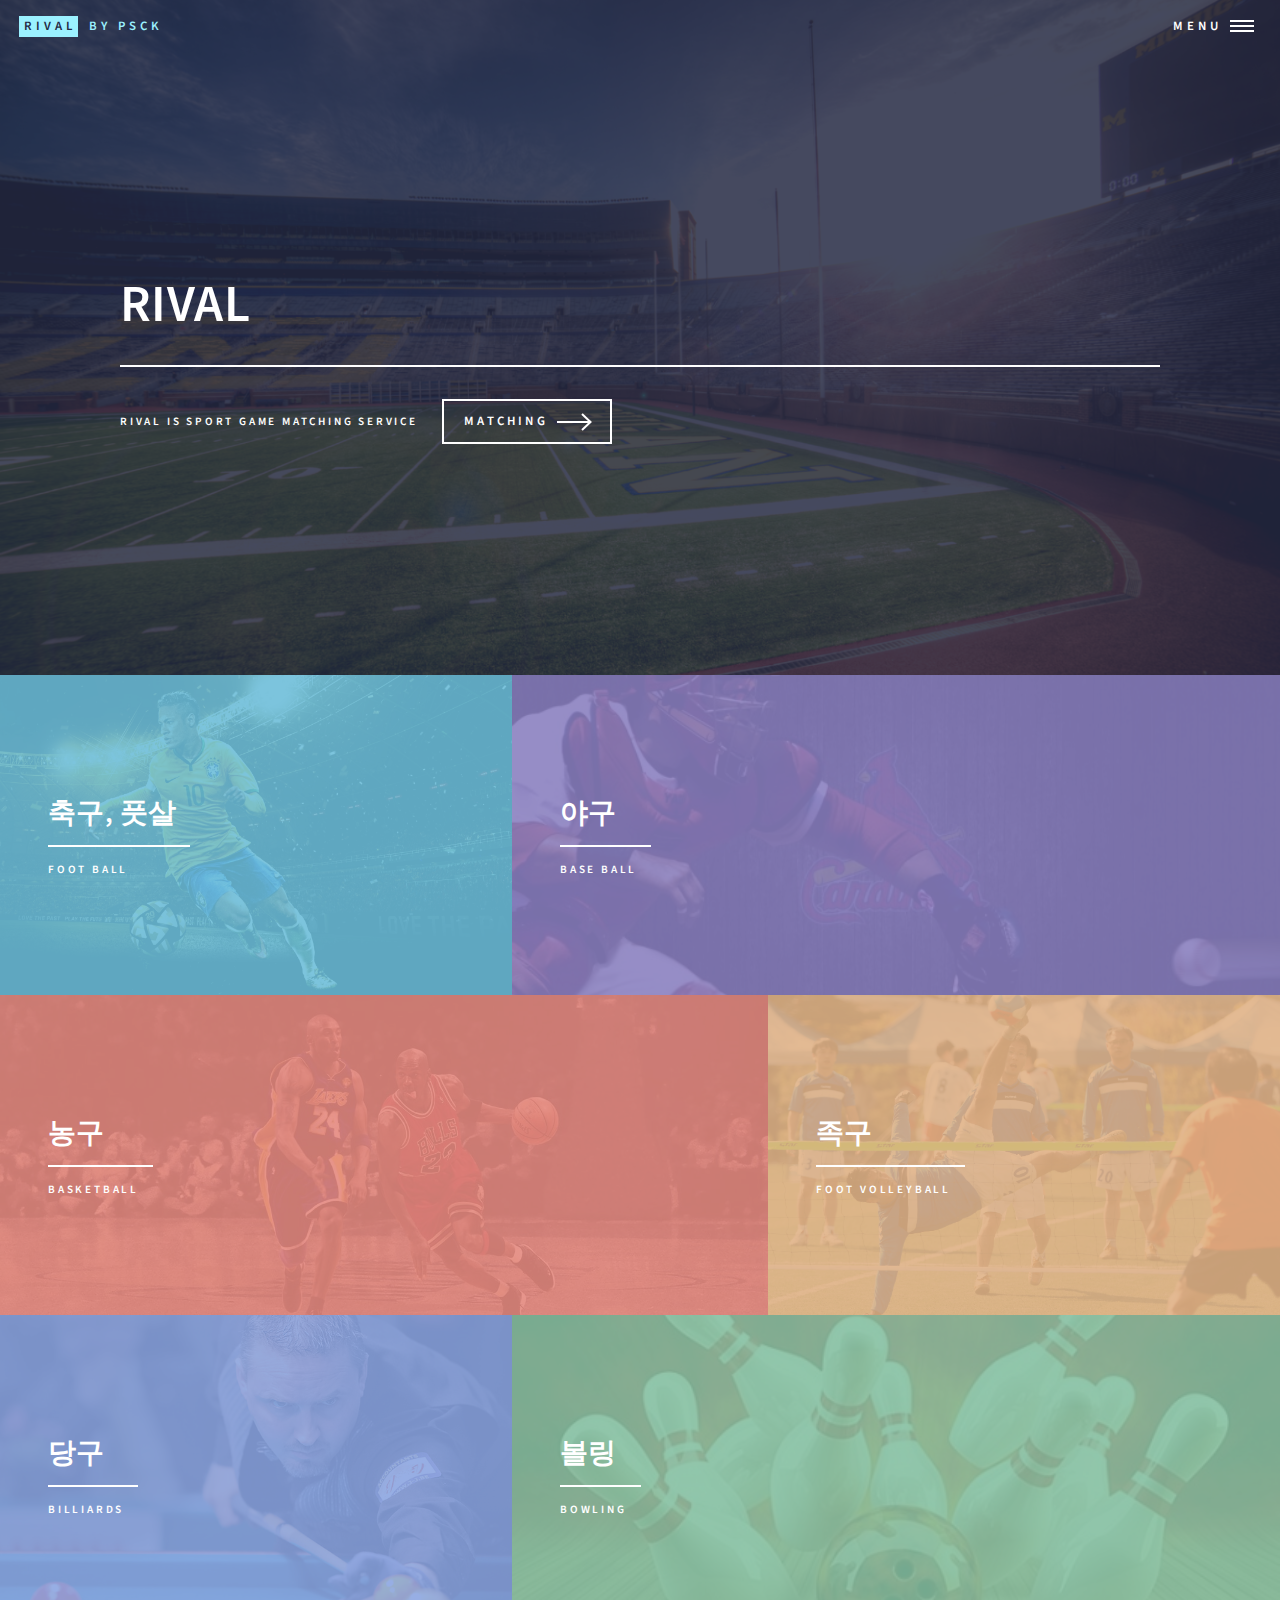
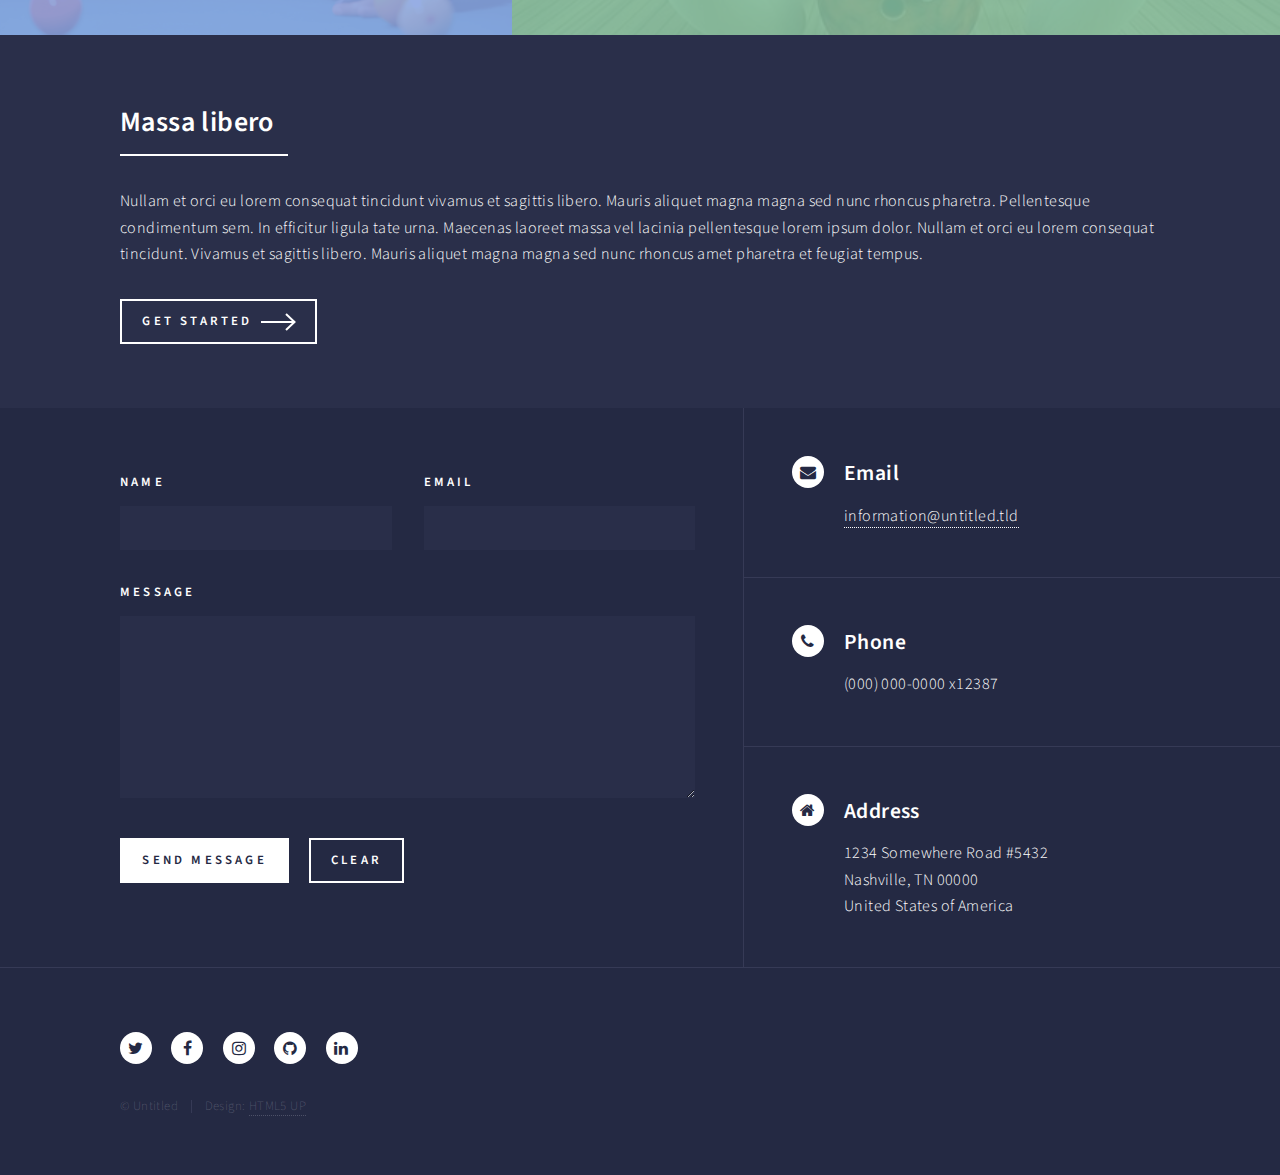
==== src/main/resources/templates/index.html @ 68ffd7ed "add web template add index.html,css,js,scss,img" ====
<!DOCTYPE HTML>
<!--
	Forty by HTML5 UP
	html5up.net | @ajlkn
	Free for personal and commercial use under the CCA 3.0 license (html5up.net/license)
-->
<html>
	<head>
		<title>Forty by HTML5 UP</title>
		<meta charset="utf-8" />
		<meta name="viewport" content="width=device-width, initial-scale=1, user-scalable=no" />
		<!--[if lte IE 8]><script src="../static/js/ie/html5shiv.js"></script><![endif]-->
		<link rel="stylesheet" href="../static/css/main.css" />
		<!--[if lte IE 9]><link rel="stylesheet" href="../static/css/ie9.css" /><![endif]-->
		<!--[if lte IE 8]><link rel="stylesheet" href="../static/css/ie8.css" /><![endif]-->
	</head>
	<body>

		<!-- Wrapper -->
			<div id="wrapper">

				<!-- Header -->
					<header id="header" class="alt">
						<a href="index.html" class="logo"><strong>RIVAL</strong> <span>by PSCK  </span></a>
						<nav>
							<a href="#menu">Menu</a>
						</nav>
					</header>

				<!-- Menu -->
					<nav id="menu">
						<ul class="links">
							<li><a href="index.html">Home</a></li>
							<li><a href="landing.html">Landing</a></li>
							<li><a href="generic.html">Generic</a></li>
							<li><a href="elements.html">Elements</a></li>
						</ul>
						<ul class="actions vertical">
							<li><a href="#" class="button special fit">Matching</a></li>
							<li><a href="#" class="button fit">Log In</a></li>
						</ul>
					</nav>

				<!-- Banner -->
					<section id="banner" class="major">
						<div class="inner">
							<header class="major">
								<h1>RIVAL</h1>
							</header>
							<div class="content">
								<p>RIVAL is Sport Game Matching Service
                                </p>
								<ul class="actions">
									<li><a href="#one" class="button next scrolly">Matching</a></li>
								</ul>
							</div>
						</div>
					</section>

				<!-- Main -->
					<div id="main">

						<!-- One -->
							<section id="one" class="tiles">
								<article>
									<span class="image">
										<img src="../static/img/soccer.jpg" alt="" />
									</span>
									<header class="major">
										<h3><a href="landing.html" class="link">축구, 풋살</a></h3>
										<p>Foot Ball</p>
									</header>
								</article>
								<article>
									<span class="image">
										<img src="../static/img/baseball.jpg" alt="" />
									</span>
									<header class="major">
										<h3><a href="landing.html" class="link">야구</a></h3>
										<p>base ball</p>
									</header>
								</article>
								<article>
									<span class="image">
										<img src="../static/img/basketball.jpg" alt="" />
									</span>
									<header class="major">
										<h3><a href="landing.html" class="link">농구</a></h3>
										<p>basketball</p>
									</header>
								</article>
								<article>
									<span class="image">
										<img src="../static/img/minisoccer.png" alt="" />
									</span>
									<header class="major">
										<h3><a href="landing.html" class="link">족구</a></h3>
										<p> Foot Volleyball </p>
									</header>
								</article>
								<article>
									<span class="image">
										<img src="../static/img/billiadr.png" alt="" />
									</span>
									<header class="major">
										<h3><a href="landing.html" class="link">당구</a></h3>
										<p>Billiards</p>
									</header>
								</article>
								<article>
									<span class="image">
										<img src="../static/img/bowling.jpg" alt="" />
									</span>
									<header class="major">
										<h3><a href="landing.html" class="link">볼링</a></h3>
										<p>Bowling</p>
									</header>
								</article>
							</section>

						<!-- Two -->
							<section id="two">
								<div class="inner">
									<header class="major">
										<h2>Massa libero</h2>
									</header>
									<p>Nullam et orci eu lorem consequat tincidunt vivamus et sagittis libero. Mauris aliquet magna magna sed nunc rhoncus pharetra. Pellentesque condimentum sem. In efficitur ligula tate urna. Maecenas laoreet massa vel lacinia pellentesque lorem ipsum dolor. Nullam et orci eu lorem consequat tincidunt. Vivamus et sagittis libero. Mauris aliquet magna magna sed nunc rhoncus amet pharetra et feugiat tempus.</p>
									<ul class="actions">
										<li><a href="landing.html" class="button next">Get Started</a></li>
									</ul>
								</div>
							</section>

					</div>

				<!-- Contact -->
					<section id="contact">
						<div class="inner">
							<section>
								<form method="post" action="#">
									<div class="field half first">
										<label for="name">Name</label>
										<input type="text" name="name" id="name" />
									</div>
									<div class="field half">
										<label for="email">Email</label>
										<input type="text" name="email" id="email" />
									</div>
									<div class="field">
										<label for="message">Message</label>
										<textarea name="message" id="message" rows="6"></textarea>
									</div>
									<ul class="actions">
										<li><input type="submit" value="Send Message" class="special" /></li>
										<li><input type="reset" value="Clear" /></li>
									</ul>
								</form>
							</section>
							<section class="split">
								<section>
									<div class="contact-method">
										<span class="icon alt fa-envelope"></span>
										<h3>Email</h3>
										<a href="#">information@untitled.tld</a>
									</div>
								</section>
								<section>
									<div class="contact-method">
										<span class="icon alt fa-phone"></span>
										<h3>Phone</h3>
										<span>(000) 000-0000 x12387</span>
									</div>
								</section>
								<section>
									<div class="contact-method">
										<span class="icon alt fa-home"></span>
										<h3>Address</h3>
										<span>1234 Somewhere Road #5432<br />
										Nashville, TN 00000<br />
										United States of America</span>
									</div>
								</section>
							</section>
						</div>
					</section>

				<!-- Footer -->
					<footer id="footer">
						<div class="inner">
							<ul class="icons">
								<li><a href="#" class="icon alt fa-twitter"><span class="label">Twitter</span></a></li>
								<li><a href="#" class="icon alt fa-facebook"><span class="label">Facebook</span></a></li>
								<li><a href="#" class="icon alt fa-instagram"><span class="label">Instagram</span></a></li>
								<li><a href="#" class="icon alt fa-github"><span class="label">GitHub</span></a></li>
								<li><a href="#" class="icon alt fa-linkedin"><span class="label">LinkedIn</span></a></li>
							</ul>
							<ul class="copyright">
								<li>&copy; Untitled</li><li>Design: <a href="https://html5up.net">HTML5 UP</a></li>
							</ul>
						</div>
					</footer>

			</div>

		<!-- Scripts -->
			<script src="../static/js/jquery.min.js"></script>
			<script src="../static/js/jquery.scrolly.min.js"></script>
			<script src="../static/js/jquery.scrollex.min.js"></script>
			<script src="../static/js/skel.min.js"></script>
			<script src="../static/js/util.js"></script>
			<!--[if lte IE 8]><script src="../static/js/ie/respond.min.js"></script><![endif]-->
			<script src="../static/js/main.js"></script>

	</body>
</html>
---- src/main/resources/static/css/main.css ----
@import url(font-awesome.min.css);
@import url("https://fonts.googleapis.com/css?family=Source+Sans+Pro:300,300italic,600,600italic");

/*
	Forty by HTML5 UP
	html5up.net | @ajlkn
	Free for personal and commercial use under the CCA 3.0 license (html5up.net/license)
*/

/* Reset */

	html, body, div, span, applet, object, iframe, h1, h2, h3, h4, h5, h6, p, blockquote, pre, a, abbr, acronym, address, big, cite, code, del, dfn, em, img, ins, kbd, q, s, samp, small, strike, strong, sub, sup, tt, var, b, u, i, center, dl, dt, dd, ol, ul, li, fieldset, form, label, legend, table, caption, tbody, tfoot, thead, tr, th, td, article, aside, canvas, details, embed, figure, figcaption, footer, header, hgroup, menu, nav, output, ruby, section, summary, time, mark, audio, video {
		margin: 0;
		padding: 0;
		border: 0;
		font-size: 100%;
		font: inherit;
		vertical-align: baseline;
	}

	article, aside, details, figcaption, figure, footer, header, hgroup, menu, nav, section {
		display: block;
	}

	body {
		line-height: 1;
	}

	ol, ul {
		list-style: none;
	}

	blockquote, q {
		quotes: none;
	}

	blockquote:before, blockquote:after, q:before, q:after {
		content: '';
		content: none;
	}

	table {
		border-collapse: collapse;
		border-spacing: 0;
	}

	body {
		-webkit-text-size-adjust: none;
	}

/* Box Model */

	*, *:before, *:after {
		-moz-box-sizing: border-box;
		-webkit-box-sizing: border-box;
		box-sizing: border-box;
	}

/* Grid */

	.row {
		border-bottom: solid 1px transparent;
		-moz-box-sizing: border-box;
		-webkit-box-sizing: border-box;
		box-sizing: border-box;
	}

	.row > * {
		float: left;
		-moz-box-sizing: border-box;
		-webkit-box-sizing: border-box;
		box-sizing: border-box;
	}

	.row:after, .row:before {
		content: '';
		display: block;
		clear: both;
		height: 0;
	}

	.row.uniform > * > :first-child {
		margin-top: 0;
	}

	.row.uniform > * > :last-child {
		margin-bottom: 0;
	}

	.row.\30 \25 > * {
		padding: 0 0 0 0em;
	}

	.row.\30 \25 {
		margin: 0 0 -1px 0em;
	}

	.row.uniform.\30 \25 > * {
		padding: 0em 0 0 0em;
	}

	.row.uniform.\30 \25 {
		margin: 0em 0 -1px 0em;
	}

	.row > * {
		padding: 0 0 0 2em;
	}

	.row {
		margin: 0 0 -1px -2em;
	}

	.row.uniform > * {
		padding: 2em 0 0 2em;
	}

	.row.uniform {
		margin: -2em 0 -1px -2em;
	}

	.row.\32 00\25 > * {
		padding: 0 0 0 4em;
	}

	.row.\32 00\25 {
		margin: 0 0 -1px -4em;
	}

	.row.uniform.\32 00\25 > * {
		padding: 4em 0 0 4em;
	}

	.row.uniform.\32 00\25 {
		margin: -4em 0 -1px -4em;
	}

	.row.\31 50\25 > * {
		padding: 0 0 0 3em;
	}

	.row.\31 50\25 {
		margin: 0 0 -1px -3em;
	}

	.row.uniform.\31 50\25 > * {
		padding: 3em 0 0 3em;
	}

	.row.uniform.\31 50\25 {
		margin: -3em 0 -1px -3em;
	}

	.row.\35 0\25 > * {
		padding: 0 0 0 1em;
	}

	.row.\35 0\25 {
		margin: 0 0 -1px -1em;
	}

	.row.uniform.\35 0\25 > * {
		padding: 1em 0 0 1em;
	}

	.row.uniform.\35 0\25 {
		margin: -1em 0 -1px -1em;
	}

	.row.\32 5\25 > * {
		padding: 0 0 0 0.5em;
	}

	.row.\32 5\25 {
		margin: 0 0 -1px -0.5em;
	}

	.row.uniform.\32 5\25 > * {
		padding: 0.5em 0 0 0.5em;
	}

	.row.uniform.\32 5\25 {
		margin: -0.5em 0 -1px -0.5em;
	}

	.\31 2u, .\31 2u\24 {
		width: 100%;
		clear: none;
		margin-left: 0;
	}

	.\31 1u, .\31 1u\24 {
		width: 91.6666666667%;
		clear: none;
		margin-left: 0;
	}

	.\31 0u, .\31 0u\24 {
		width: 83.3333333333%;
		clear: none;
		margin-left: 0;
	}

	.\39 u, .\39 u\24 {
		width: 75%;
		clear: none;
		margin-left: 0;
	}

	.\38 u, .\38 u\24 {
		width: 66.6666666667%;
		clear: none;
		margin-left: 0;
	}

	.\37 u, .\37 u\24 {
		width: 58.3333333333%;
		clear: none;
		margin-left: 0;
	}

	.\36 u, .\36 u\24 {
		width: 50%;
		clear: none;
		margin-left: 0;
	}

	.\35 u, .\35 u\24 {
		width: 41.6666666667%;
		clear: none;
		margin-left: 0;
	}

	.\34 u, .\34 u\24 {
		width: 33.3333333333%;
		clear: none;
		margin-left: 0;
	}

	.\33 u, .\33 u\24 {
		width: 25%;
		clear: none;
		margin-left: 0;
	}

	.\32 u, .\32 u\24 {
		width: 16.6666666667%;
		clear: none;
		margin-left: 0;
	}

	.\31 u, .\31 u\24 {
		width: 8.3333333333%;
		clear: none;
		margin-left: 0;
	}

	.\31 2u\24 + *,
	.\31 1u\24 + *,
	.\31 0u\24 + *,
	.\39 u\24 + *,
	.\38 u\24 + *,
	.\37 u\24 + *,
	.\36 u\24 + *,
	.\35 u\24 + *,
	.\34 u\24 + *,
	.\33 u\24 + *,
	.\32 u\24 + *,
	.\31 u\24 + * {
		clear: left;
	}

	.\-11u {
		margin-left: 91.66667%;
	}

	.\-10u {
		margin-left: 83.33333%;
	}

	.\-9u {
		margin-left: 75%;
	}

	.\-8u {
		margin-left: 66.66667%;
	}

	.\-7u {
		margin-left: 58.33333%;
	}

	.\-6u {
		margin-left: 50%;
	}

	.\-5u {
		margin-left: 41.66667%;
	}

	.\-4u {
		margin-left: 33.33333%;
	}

	.\-3u {
		margin-left: 25%;
	}

	.\-2u {
		margin-left: 16.66667%;
	}

	.\-1u {
		margin-left: 8.33333%;
	}

	@media screen and (max-width: 1680px) {

		.row > * {
			padding: 0 0 0 2em;
		}

		.row {
			margin: 0 0 -1px -2em;
		}

		.row.uniform > * {
			padding: 2em 0 0 2em;
		}

		.row.uniform {
			margin: -2em 0 -1px -2em;
		}

		.row.\32 00\25 > * {
			padding: 0 0 0 4em;
		}

		.row.\32 00\25 {
			margin: 0 0 -1px -4em;
		}

		.row.uniform.\32 00\25 > * {
			padding: 4em 0 0 4em;
		}

		.row.uniform.\32 00\25 {
			margin: -4em 0 -1px -4em;
		}

		.row.\31 50\25 > * {
			padding: 0 0 0 3em;
		}

		.row.\31 50\25 {
			margin: 0 0 -1px -3em;
		}

		.row.uniform.\31 50\25 > * {
			padding: 3em 0 0 3em;
		}

		.row.uniform.\31 50\25 {
			margin: -3em 0 -1px -3em;
		}

		.row.\35 0\25 > * {
			padding: 0 0 0 1em;
		}

		.row.\35 0\25 {
			margin: 0 0 -1px -1em;
		}

		.row.uniform.\35 0\25 > * {
			padding: 1em 0 0 1em;
		}

		.row.uniform.\35 0\25 {
			margin: -1em 0 -1px -1em;
		}

		.row.\32 5\25 > * {
			padding: 0 0 0 0.5em;
		}

		.row.\32 5\25 {
			margin: 0 0 -1px -0.5em;
		}

		.row.uniform.\32 5\25 > * {
			padding: 0.5em 0 0 0.5em;
		}

		.row.uniform.\32 5\25 {
			margin: -0.5em 0 -1px -0.5em;
		}

		.\31 2u\28xlarge\29, .\31 2u\24\28xlarge\29 {
			width: 100%;
			clear: none;
			margin-left: 0;
		}

		.\31 1u\28xlarge\29, .\31 1u\24\28xlarge\29 {
			width: 91.6666666667%;
			clear: none;
			margin-left: 0;
		}

		.\31 0u\28xlarge\29, .\31 0u\24\28xlarge\29 {
			width: 83.3333333333%;
			clear: none;
			margin-left: 0;
		}

		.\39 u\28xlarge\29, .\39 u\24\28xlarge\29 {
			width: 75%;
			clear: none;
			margin-left: 0;
		}

		.\38 u\28xlarge\29, .\38 u\24\28xlarge\29 {
			width: 66.6666666667%;
			clear: none;
			margin-left: 0;
		}

		.\37 u\28xlarge\29, .\37 u\24\28xlarge\29 {
			width: 58.3333333333%;
			clear: none;
			margin-left: 0;
		}

		.\36 u\28xlarge\29, .\36 u\24\28xlarge\29 {
			width: 50%;
			clear: none;
			margin-left: 0;
		}

		.\35 u\28xlarge\29, .\35 u\24\28xlarge\29 {
			width: 41.6666666667%;
			clear: none;
			margin-left: 0;
		}

		.\34 u\28xlarge\29, .\34 u\24\28xlarge\29 {
			width: 33.3333333333%;
			clear: none;
			margin-left: 0;
		}

		.\33 u\28xlarge\29, .\33 u\24\28xlarge\29 {
			width: 25%;
			clear: none;
			margin-left: 0;
		}

		.\32 u\28xlarge\29, .\32 u\24\28xlarge\29 {
			width: 16.6666666667%;
			clear: none;
			margin-left: 0;
		}

		.\31 u\28xlarge\29, .\31 u\24\28xlarge\29 {
			width: 8.3333333333%;
			clear: none;
			margin-left: 0;
		}

		.\31 2u\24\28xlarge\29 + *,
		.\31 1u\24\28xlarge\29 + *,
		.\31 0u\24\28xlarge\29 + *,
		.\39 u\24\28xlarge\29 + *,
		.\38 u\24\28xlarge\29 + *,
		.\37 u\24\28xlarge\29 + *,
		.\36 u\24\28xlarge\29 + *,
		.\35 u\24\28xlarge\29 + *,
		.\34 u\24\28xlarge\29 + *,
		.\33 u\24\28xlarge\29 + *,
		.\32 u\24\28xlarge\29 + *,
		.\31 u\24\28xlarge\29 + * {
			clear: left;
		}

		.\-11u\28xlarge\29 {
			margin-left: 91.66667%;
		}

		.\-10u\28xlarge\29 {
			margin-left: 83.33333%;
		}

		.\-9u\28xlarge\29 {
			margin-left: 75%;
		}

		.\-8u\28xlarge\29 {
			margin-left: 66.66667%;
		}

		.\-7u\28xlarge\29 {
			margin-left: 58.33333%;
		}

		.\-6u\28xlarge\29 {
			margin-left: 50%;
		}

		.\-5u\28xlarge\29 {
			margin-left: 41.66667%;
		}

		.\-4u\28xlarge\29 {
			margin-left: 33.33333%;
		}

		.\-3u\28xlarge\29 {
			margin-left: 25%;
		}

		.\-2u\28xlarge\29 {
			margin-left: 16.66667%;
		}

		.\-1u\28xlarge\29 {
			margin-left: 8.33333%;
		}

	}

	@media screen and (max-width: 1280px) {

		.row > * {
			padding: 0 0 0 1.5em;
		}

		.row {
			margin: 0 0 -1px -1.5em;
		}

		.row.uniform > * {
			padding: 1.5em 0 0 1.5em;
		}

		.row.uniform {
			margin: -1.5em 0 -1px -1.5em;
		}

		.row.\32 00\25 > * {
			padding: 0 0 0 3em;
		}

		.row.\32 00\25 {
			margin: 0 0 -1px -3em;
		}

		.row.uniform.\32 00\25 > * {
			padding: 3em 0 0 3em;
		}

		.row.uniform.\32 00\25 {
			margin: -3em 0 -1px -3em;
		}

		.row.\31 50\25 > * {
			padding: 0 0 0 2.25em;
		}

		.row.\31 50\25 {
			margin: 0 0 -1px -2.25em;
		}

		.row.uniform.\31 50\25 > * {
			padding: 2.25em 0 0 2.25em;
		}

		.row.uniform.\31 50\25 {
			margin: -2.25em 0 -1px -2.25em;
		}

		.row.\35 0\25 > * {
			padding: 0 0 0 0.75em;
		}

		.row.\35 0\25 {
			margin: 0 0 -1px -0.75em;
		}

		.row.uniform.\35 0\25 > * {
			padding: 0.75em 0 0 0.75em;
		}

		.row.uniform.\35 0\25 {
			margin: -0.75em 0 -1px -0.75em;
		}

		.row.\32 5\25 > * {
			padding: 0 0 0 0.375em;
		}

		.row.\32 5\25 {
			margin: 0 0 -1px -0.375em;
		}

		.row.uniform.\32 5\25 > * {
			padding: 0.375em 0 0 0.375em;
		}

		.row.uniform.\32 5\25 {
			margin: -0.375em 0 -1px -0.375em;
		}

		.\31 2u\28large\29, .\31 2u\24\28large\29 {
			width: 100%;
			clear: none;
			margin-left: 0;
		}

		.\31 1u\28large\29, .\31 1u\24\28large\29 {
			width: 91.6666666667%;
			clear: none;
			margin-left: 0;
		}

		.\31 0u\28large\29, .\31 0u\24\28large\29 {
			width: 83.3333333333%;
			clear: none;
			margin-left: 0;
		}

		.\39 u\28large\29, .\39 u\24\28large\29 {
			width: 75%;
			clear: none;
			margin-left: 0;
		}

		.\38 u\28large\29, .\38 u\24\28large\29 {
			width: 66.6666666667%;
			clear: none;
			margin-left: 0;
		}

		.\37 u\28large\29, .\37 u\24\28large\29 {
			width: 58.3333333333%;
			clear: none;
			margin-left: 0;
		}

		.\36 u\28large\29, .\36 u\24\28large\29 {
			width: 50%;
			clear: none;
			margin-left: 0;
		}

		.\35 u\28large\29, .\35 u\24\28large\29 {
			width: 41.6666666667%;
			clear: none;
			margin-left: 0;
		}

		.\34 u\28large\29, .\34 u\24\28large\29 {
			width: 33.3333333333%;
			clear: none;
			margin-left: 0;
		}

		.\33 u\28large\29, .\33 u\24\28large\29 {
			width: 25%;
			clear: none;
			margin-left: 0;
		}

		.\32 u\28large\29, .\32 u\24\28large\29 {
			width: 16.6666666667%;
			clear: none;
			margin-left: 0;
		}

		.\31 u\28large\29, .\31 u\24\28large\29 {
			width: 8.3333333333%;
			clear: none;
			margin-left: 0;
		}

		.\31 2u\24\28large\29 + *,
		.\31 1u\24\28large\29 + *,
		.\31 0u\24\28large\29 + *,
		.\39 u\24\28large\29 + *,
		.\38 u\24\28large\29 + *,
		.\37 u\24\28large\29 + *,
		.\36 u\24\28large\29 + *,
		.\35 u\24\28large\29 + *,
		.\34 u\24\28large\29 + *,
		.\33 u\24\28large\29 + *,
		.\32 u\24\28large\29 + *,
		.\31 u\24\28large\29 + * {
			clear: left;
		}

		.\-11u\28large\29 {
			margin-left: 91.66667%;
		}

		.\-10u\28large\29 {
			margin-left: 83.33333%;
		}

		.\-9u\28large\29 {
			margin-left: 75%;
		}

		.\-8u\28large\29 {
			margin-left: 66.66667%;
		}

		.\-7u\28large\29 {
			margin-left: 58.33333%;
		}

		.\-6u\28large\29 {
			margin-left: 50%;
		}

		.\-5u\28large\29 {
			margin-left: 41.66667%;
		}

		.\-4u\28large\29 {
			margin-left: 33.33333%;
		}

		.\-3u\28large\29 {
			margin-left: 25%;
		}

		.\-2u\28large\29 {
			margin-left: 16.66667%;
		}

		.\-1u\28large\29 {
			margin-left: 8.33333%;
		}

	}

	@media screen and (max-width: 980px) {

		.row > * {
			padding: 0 0 0 1.5em;
		}

		.row {
			margin: 0 0 -1px -1.5em;
		}

		.row.uniform > * {
			padding: 1.5em 0 0 1.5em;
		}

		.row.uniform {
			margin: -1.5em 0 -1px -1.5em;
		}

		.row.\32 00\25 > * {
			padding: 0 0 0 3em;
		}

		.row.\32 00\25 {
			margin: 0 0 -1px -3em;
		}

		.row.uniform.\32 00\25 > * {
			padding: 3em 0 0 3em;
		}

		.row.uniform.\32 00\25 {
			margin: -3em 0 -1px -3em;
		}

		.row.\31 50\25 > * {
			padding: 0 0 0 2.25em;
		}

		.row.\31 50\25 {
			margin: 0 0 -1px -2.25em;
		}

		.row.uniform.\31 50\25 > * {
			padding: 2.25em 0 0 2.25em;
		}

		.row.uniform.\31 50\25 {
			margin: -2.25em 0 -1px -2.25em;
		}

		.row.\35 0\25 > * {
			padding: 0 0 0 0.75em;
		}

		.row.\35 0\25 {
			margin: 0 0 -1px -0.75em;
		}

		.row.uniform.\35 0\25 > * {
			padding: 0.75em 0 0 0.75em;
		}

		.row.uniform.\35 0\25 {
			margin: -0.75em 0 -1px -0.75em;
		}

		.row.\32 5\25 > * {
			padding: 0 0 0 0.375em;
		}

		.row.\32 5\25 {
			margin: 0 0 -1px -0.375em;
		}

		.row.uniform.\32 5\25 > * {
			padding: 0.375em 0 0 0.375em;
		}

		.row.uniform.\32 5\25 {
			margin: -0.375em 0 -1px -0.375em;
		}

		.\31 2u\28medium\29, .\31 2u\24\28medium\29 {
			width: 100%;
			clear: none;
			margin-left: 0;
		}

		.\31 1u\28medium\29, .\31 1u\24\28medium\29 {
			width: 91.6666666667%;
			clear: none;
			margin-left: 0;
		}

		.\31 0u\28medium\29, .\31 0u\24\28medium\29 {
			width: 83.3333333333%;
			clear: none;
			margin-left: 0;
		}

		.\39 u\28medium\29, .\39 u\24\28medium\29 {
			width: 75%;
			clear: none;
			margin-left: 0;
		}

		.\38 u\28medium\29, .\38 u\24\28medium\29 {
			width: 66.6666666667%;
			clear: none;
			margin-left: 0;
		}

		.\37 u\28medium\29, .\37 u\24\28medium\29 {
			width: 58.3333333333%;
			clear: none;
			margin-left: 0;
		}

		.\36 u\28medium\29, .\36 u\24\28medium\29 {
			width: 50%;
			clear: none;
			margin-left: 0;
		}

		.\35 u\28medium\29, .\35 u\24\28medium\29 {
			width: 41.6666666667%;
			clear: none;
			margin-left: 0;
		}

		.\34 u\28medium\29, .\34 u\24\28medium\29 {
			width: 33.3333333333%;
			clear: none;
			margin-left: 0;
		}

		.\33 u\28medium\29, .\33 u\24\28medium\29 {
			width: 25%;
			clear: none;
			margin-left: 0;
		}

		.\32 u\28medium\29, .\32 u\24\28medium\29 {
			width: 16.6666666667%;
			clear: none;
			margin-left: 0;
		}

		.\31 u\28medium\29, .\31 u\24\28medium\29 {
			width: 8.3333333333%;
			clear: none;
			margin-left: 0;
		}

		.\31 2u\24\28medium\29 + *,
		.\31 1u\24\28medium\29 + *,
		.\31 0u\24\28medium\29 + *,
		.\39 u\24\28medium\29 + *,
		.\38 u\24\28medium\29 + *,
		.\37 u\24\28medium\29 + *,
		.\36 u\24\28medium\29 + *,
		.\35 u\24\28medium\29 + *,
		.\34 u\24\28medium\29 + *,
		.\33 u\24\28medium\29 + *,
		.\32 u\24\28medium\29 + *,
		.\31 u\24\28medium\29 + * {
			clear: left;
		}

		.\-11u\28medium\29 {
			margin-left: 91.66667%;
		}

		.\-10u\28medium\29 {
			margin-left: 83.33333%;
		}

		.\-9u\28medium\29 {
			margin-left: 75%;
		}

		.\-8u\28medium\29 {
			margin-left: 66.66667%;
		}

		.\-7u\28medium\29 {
			margin-left: 58.33333%;
		}

		.\-6u\28medium\29 {
			margin-left: 50%;
		}

		.\-5u\28medium\29 {
			margin-left: 41.66667%;
		}

		.\-4u\28medium\29 {
			margin-left: 33.33333%;
		}

		.\-3u\28medium\29 {
			margin-left: 25%;
		}

		.\-2u\28medium\29 {
			margin-left: 16.66667%;
		}

		.\-1u\28medium\29 {
			margin-left: 8.33333%;
		}

	}

	@media screen and (max-width: 736px) {

		.row > * {
			padding: 0 0 0 1.25em;
		}

		.row {
			margin: 0 0 -1px -1.25em;
		}

		.row.uniform > * {
			padding: 1.25em 0 0 1.25em;
		}

		.row.uniform {
			margin: -1.25em 0 -1px -1.25em;
		}

		.row.\32 00\25 > * {
			padding: 0 0 0 2.5em;
		}

		.row.\32 00\25 {
			margin: 0 0 -1px -2.5em;
		}

		.row.uniform.\32 00\25 > * {
			padding: 2.5em 0 0 2.5em;
		}

		.row.uniform.\32 00\25 {
			margin: -2.5em 0 -1px -2.5em;
		}

		.row.\31 50\25 > * {
			padding: 0 0 0 1.875em;
		}

		.row.\31 50\25 {
			margin: 0 0 -1px -1.875em;
		}

		.row.uniform.\31 50\25 > * {
			padding: 1.875em 0 0 1.875em;
		}

		.row.uniform.\31 50\25 {
			margin: -1.875em 0 -1px -1.875em;
		}

		.row.\35 0\25 > * {
			padding: 0 0 0 0.625em;
		}

		.row.\35 0\25 {
			margin: 0 0 -1px -0.625em;
		}

		.row.uniform.\35 0\25 > * {
			padding: 0.625em 0 0 0.625em;
		}

		.row.uniform.\35 0\25 {
			margin: -0.625em 0 -1px -0.625em;
		}

		.row.\32 5\25 > * {
			padding: 0 0 0 0.3125em;
		}

		.row.\32 5\25 {
			margin: 0 0 -1px -0.3125em;
		}

		.row.uniform.\32 5\25 > * {
			padding: 0.3125em 0 0 0.3125em;
		}

		.row.uniform.\32 5\25 {
			margin: -0.3125em 0 -1px -0.3125em;
		}

		.\31 2u\28small\29, .\31 2u\24\28small\29 {
			width: 100%;
			clear: none;
			margin-left: 0;
		}

		.\31 1u\28small\29, .\31 1u\24\28small\29 {
			width: 91.6666666667%;
			clear: none;
			margin-left: 0;
		}

		.\31 0u\28small\29, .\31 0u\24\28small\29 {
			width: 83.3333333333%;
			clear: none;
			margin-left: 0;
		}

		.\39 u\28small\29, .\39 u\24\28small\29 {
			width: 75%;
			clear: none;
			margin-left: 0;
		}

		.\38 u\28small\29, .\38 u\24\28small\29 {
			width: 66.6666666667%;
			clear: none;
			margin-left: 0;
		}

		.\37 u\28small\29, .\37 u\24\28small\29 {
			width: 58.3333333333%;
			clear: none;
			margin-left: 0;
		}

		.\36 u\28small\29, .\36 u\24\28small\29 {
			width: 50%;
			clear: none;
			margin-left: 0;
		}

		.\35 u\28small\29, .\35 u\24\28small\29 {
			width: 41.6666666667%;
			clear: none;
			margin-left: 0;
		}

		.\34 u\28small\29, .\34 u\24\28small\29 {
			width: 33.3333333333%;
			clear: none;
			margin-left: 0;
		}

		.\33 u\28small\29, .\33 u\24\28small\29 {
			width: 25%;
			clear: none;
			margin-left: 0;
		}

		.\32 u\28small\29, .\32 u\24\28small\29 {
			width: 16.6666666667%;
			clear: none;
			margin-left: 0;
		}

		.\31 u\28small\29, .\31 u\24\28small\29 {
			width: 8.3333333333%;
			clear: none;
			margin-left: 0;
		}

		.\31 2u\24\28small\29 + *,
		.\31 1u\24\28small\29 + *,
		.\31 0u\24\28small\29 + *,
		.\39 u\24\28small\29 + *,
		.\38 u\24\28small\29 + *,
		.\37 u\24\28small\29 + *,
		.\36 u\24\28small\29 + *,
		.\35 u\24\28small\29 + *,
		.\34 u\24\28small\29 + *,
		.\33 u\24\28small\29 + *,
		.\32 u\24\28small\29 + *,
		.\31 u\24\28small\29 + * {
			clear: left;
		}

		.\-11u\28small\29 {
			margin-left: 91.66667%;
		}

		.\-10u\28small\29 {
			margin-left: 83.33333%;
		}

		.\-9u\28small\29 {
			margin-left: 75%;
		}

		.\-8u\28small\29 {
			margin-left: 66.66667%;
		}

		.\-7u\28small\29 {
			margin-left: 58.33333%;
		}

		.\-6u\28small\29 {
			margin-left: 50%;
		}

		.\-5u\28small\29 {
			margin-left: 41.66667%;
		}

		.\-4u\28small\29 {
			margin-left: 33.33333%;
		}

		.\-3u\28small\29 {
			margin-left: 25%;
		}

		.\-2u\28small\29 {
			margin-left: 16.66667%;
		}

		.\-1u\28small\29 {
			margin-left: 8.33333%;
		}

	}

	@media screen and (max-width: 480px) {

		.row > * {
			padding: 0 0 0 1.25em;
		}

		.row {
			margin: 0 0 -1px -1.25em;
		}

		.row.uniform > * {
			padding: 1.25em 0 0 1.25em;
		}

		.row.uniform {
			margin: -1.25em 0 -1px -1.25em;
		}

		.row.\32 00\25 > * {
			padding: 0 0 0 2.5em;
		}

		.row.\32 00\25 {
			margin: 0 0 -1px -2.5em;
		}

		.row.uniform.\32 00\25 > * {
			padding: 2.5em 0 0 2.5em;
		}

		.row.uniform.\32 00\25 {
			margin: -2.5em 0 -1px -2.5em;
		}

		.row.\31 50\25 > * {
			padding: 0 0 0 1.875em;
		}

		.row.\31 50\25 {
			margin: 0 0 -1px -1.875em;
		}

		.row.uniform.\31 50\25 > * {
			padding: 1.875em 0 0 1.875em;
		}

		.row.uniform.\31 50\25 {
			margin: -1.875em 0 -1px -1.875em;
		}

		.row.\35 0\25 > * {
			padding: 0 0 0 0.625em;
		}

		.row.\35 0\25 {
			margin: 0 0 -1px -0.625em;
		}

		.row.uniform.\35 0\25 > * {
			padding: 0.625em 0 0 0.625em;
		}

		.row.uniform.\35 0\25 {
			margin: -0.625em 0 -1px -0.625em;
		}

		.row.\32 5\25 > * {
			padding: 0 0 0 0.3125em;
		}

		.row.\32 5\25 {
			margin: 0 0 -1px -0.3125em;
		}

		.row.uniform.\32 5\25 > * {
			padding: 0.3125em 0 0 0.3125em;
		}

		.row.uniform.\32 5\25 {
			margin: -0.3125em 0 -1px -0.3125em;
		}

		.\31 2u\28xsmall\29, .\31 2u\24\28xsmall\29 {
			width: 100%;
			clear: none;
			margin-left: 0;
		}

		.\31 1u\28xsmall\29, .\31 1u\24\28xsmall\29 {
			width: 91.6666666667%;
			clear: none;
			margin-left: 0;
		}

		.\31 0u\28xsmall\29, .\31 0u\24\28xsmall\29 {
			width: 83.3333333333%;
			clear: none;
			margin-left: 0;
		}

		.\39 u\28xsmall\29, .\39 u\24\28xsmall\29 {
			width: 75%;
			clear: none;
			margin-left: 0;
		}

		.\38 u\28xsmall\29, .\38 u\24\28xsmall\29 {
			width: 66.6666666667%;
			clear: none;
			margin-left: 0;
		}

		.\37 u\28xsmall\29, .\37 u\24\28xsmall\29 {
			width: 58.3333333333%;
			clear: none;
			margin-left: 0;
		}

		.\36 u\28xsmall\29, .\36 u\24\28xsmall\29 {
			width: 50%;
			clear: none;
			margin-left: 0;
		}

		.\35 u\28xsmall\29, .\35 u\24\28xsmall\29 {
			width: 41.6666666667%;
			clear: none;
			margin-left: 0;
		}

		.\34 u\28xsmall\29, .\34 u\24\28xsmall\29 {
			width: 33.3333333333%;
			clear: none;
			margin-left: 0;
		}

		.\33 u\28xsmall\29, .\33 u\24\28xsmall\29 {
			width: 25%;
			clear: none;
			margin-left: 0;
		}

		.\32 u\28xsmall\29, .\32 u\24\28xsmall\29 {
			width: 16.6666666667%;
			clear: none;
			margin-left: 0;
		}

		.\31 u\28xsmall\29, .\31 u\24\28xsmall\29 {
			width: 8.3333333333%;
			clear: none;
			margin-left: 0;
		}

		.\31 2u\24\28xsmall\29 + *,
		.\31 1u\24\28xsmall\29 + *,
		.\31 0u\24\28xsmall\29 + *,
		.\39 u\24\28xsmall\29 + *,
		.\38 u\24\28xsmall\29 + *,
		.\37 u\24\28xsmall\29 + *,
		.\36 u\24\28xsmall\29 + *,
		.\35 u\24\28xsmall\29 + *,
		.\34 u\24\28xsmall\29 + *,
		.\33 u\24\28xsmall\29 + *,
		.\32 u\24\28xsmall\29 + *,
		.\31 u\24\28xsmall\29 + * {
			clear: left;
		}

		.\-11u\28xsmall\29 {
			margin-left: 91.66667%;
		}

		.\-10u\28xsmall\29 {
			margin-left: 83.33333%;
		}

		.\-9u\28xsmall\29 {
			margin-left: 75%;
		}

		.\-8u\28xsmall\29 {
			margin-left: 66.66667%;
		}

		.\-7u\28xsmall\29 {
			margin-left: 58.33333%;
		}

		.\-6u\28xsmall\29 {
			margin-left: 50%;
		}

		.\-5u\28xsmall\29 {
			margin-left: 41.66667%;
		}

		.\-4u\28xsmall\29 {
			margin-left: 33.33333%;
		}

		.\-3u\28xsmall\29 {
			margin-left: 25%;
		}

		.\-2u\28xsmall\29 {
			margin-left: 16.66667%;
		}

		.\-1u\28xsmall\29 {
			margin-left: 8.33333%;
		}

	}

	@media screen and (max-width: 360px) {

		.row > * {
			padding: 0 0 0 1.25em;
		}

		.row {
			margin: 0 0 -1px -1.25em;
		}

		.row.uniform > * {
			padding: 1.25em 0 0 1.25em;
		}

		.row.uniform {
			margin: -1.25em 0 -1px -1.25em;
		}

		.row.\32 00\25 > * {
			padding: 0 0 0 2.5em;
		}

		.row.\32 00\25 {
			margin: 0 0 -1px -2.5em;
		}

		.row.uniform.\32 00\25 > * {
			padding: 2.5em 0 0 2.5em;
		}

		.row.uniform.\32 00\25 {
			margin: -2.5em 0 -1px -2.5em;
		}

		.row.\31 50\25 > * {
			padding: 0 0 0 1.875em;
		}

		.row.\31 50\25 {
			margin: 0 0 -1px -1.875em;
		}

		.row.uniform.\31 50\25 > * {
			padding: 1.875em 0 0 1.875em;
		}

		.row.uniform.\31 50\25 {
			margin: -1.875em 0 -1px -1.875em;
		}

		.row.\35 0\25 > * {
			padding: 0 0 0 0.625em;
		}

		.row.\35 0\25 {
			margin: 0 0 -1px -0.625em;
		}

		.row.uniform.\35 0\25 > * {
			padding: 0.625em 0 0 0.625em;
		}

		.row.uniform.\35 0\25 {
			margin: -0.625em 0 -1px -0.625em;
		}

		.row.\32 5\25 > * {
			padding: 0 0 0 0.3125em;
		}

		.row.\32 5\25 {
			margin: 0 0 -1px -0.3125em;
		}

		.row.uniform.\32 5\25 > * {
			padding: 0.3125em 0 0 0.3125em;
		}

		.row.uniform.\32 5\25 {
			margin: -0.3125em 0 -1px -0.3125em;
		}

		.\31 2u\28xxsmall\29, .\31 2u\24\28xxsmall\29 {
			width: 100%;
			clear: none;
			margin-left: 0;
		}

		.\31 1u\28xxsmall\29, .\31 1u\24\28xxsmall\29 {
			width: 91.6666666667%;
			clear: none;
			margin-left: 0;
		}

		.\31 0u\28xxsmall\29, .\31 0u\24\28xxsmall\29 {
			width: 83.3333333333%;
			clear: none;
			margin-left: 0;
		}

		.\39 u\28xxsmall\29, .\39 u\24\28xxsmall\29 {
			width: 75%;
			clear: none;
			margin-left: 0;
		}

		.\38 u\28xxsmall\29, .\38 u\24\28xxsmall\29 {
			width: 66.6666666667%;
			clear: none;
			margin-left: 0;
		}

		.\37 u\28xxsmall\29, .\37 u\24\28xxsmall\29 {
			width: 58.3333333333%;
			clear: none;
			margin-left: 0;
		}

		.\36 u\28xxsmall\29, .\36 u\24\28xxsmall\29 {
			width: 50%;
			clear: none;
			margin-left: 0;
		}

		.\35 u\28xxsmall\29, .\35 u\24\28xxsmall\29 {
			width: 41.6666666667%;
			clear: none;
			margin-left: 0;
		}

		.\34 u\28xxsmall\29, .\34 u\24\28xxsmall\29 {
			width: 33.3333333333%;
			clear: none;
			margin-left: 0;
		}

		.\33 u\28xxsmall\29, .\33 u\24\28xxsmall\29 {
			width: 25%;
			clear: none;
			margin-left: 0;
		}

		.\32 u\28xxsmall\29, .\32 u\24\28xxsmall\29 {
			width: 16.6666666667%;
			clear: none;
			margin-left: 0;
		}

		.\31 u\28xxsmall\29, .\31 u\24\28xxsmall\29 {
			width: 8.3333333333%;
			clear: none;
			margin-left: 0;
		}

		.\31 2u\24\28xxsmall\29 + *,
		.\31 1u\24\28xxsmall\29 + *,
		.\31 0u\24\28xxsmall\29 + *,
		.\39 u\24\28xxsmall\29 + *,
		.\38 u\24\28xxsmall\29 + *,
		.\37 u\24\28xxsmall\29 + *,
		.\36 u\24\28xxsmall\29 + *,
		.\35 u\24\28xxsmall\29 + *,
		.\34 u\24\28xxsmall\29 + *,
		.\33 u\24\28xxsmall\29 + *,
		.\32 u\24\28xxsmall\29 + *,
		.\31 u\24\28xxsmall\29 + * {
			clear: left;
		}

		.\-11u\28xxsmall\29 {
			margin-left: 91.66667%;
		}

		.\-10u\28xxsmall\29 {
			margin-left: 83.33333%;
		}

		.\-9u\28xxsmall\29 {
			margin-left: 75%;
		}

		.\-8u\28xxsmall\29 {
			margin-left: 66.66667%;
		}

		.\-7u\28xxsmall\29 {
			margin-left: 58.33333%;
		}

		.\-6u\28xxsmall\29 {
			margin-left: 50%;
		}

		.\-5u\28xxsmall\29 {
			margin-left: 41.66667%;
		}

		.\-4u\28xxsmall\29 {
			margin-left: 33.33333%;
		}

		.\-3u\28xxsmall\29 {
			margin-left: 25%;
		}

		.\-2u\28xxsmall\29 {
			margin-left: 16.66667%;
		}

		.\-1u\28xxsmall\29 {
			margin-left: 8.33333%;
		}

	}

/* Basic */

	@-ms-viewport {
		width: device-width;
	}

	body {
		-ms-overflow-style: scrollbar;
	}

	@media screen and (max-width: 480px) {

		html, body {
			min-width: 320px;
		}

	}

	body {
		background: #242943;
	}

		body.is-loading *, body.is-loading *:before, body.is-loading *:after {
			-moz-animation: none !important;
			-webkit-animation: none !important;
			-ms-animation: none !important;
			animation: none !important;
			-moz-transition: none !important;
			-webkit-transition: none !important;
			-ms-transition: none !important;
			transition: none !important;
		}

/* Type */

	body, input, select, textarea {
		color: #ffffff;
		font-family: "Source Sans Pro", Helvetica, sans-serif;
		font-size: 17pt;
		font-weight: 300;
		letter-spacing: 0.025em;
		line-height: 1.65;
	}

		@media screen and (max-width: 1680px) {

			body, input, select, textarea {
				font-size: 14pt;
			}

		}

		@media screen and (max-width: 1280px) {

			body, input, select, textarea {
				font-size: 12pt;
			}

		}

		@media screen and (max-width: 360px) {

			body, input, select, textarea {
				font-size: 11pt;
			}

		}

	a {
		-moz-transition: color 0.2s ease-in-out, border-bottom-color 0.2s ease-in-out;
		-webkit-transition: color 0.2s ease-in-out, border-bottom-color 0.2s ease-in-out;
		-ms-transition: color 0.2s ease-in-out, border-bottom-color 0.2s ease-in-out;
		transition: color 0.2s ease-in-out, border-bottom-color 0.2s ease-in-out;
		border-bottom: dotted 1px;
		color: inherit;
		text-decoration: none;
	}

		a:hover {
			border-bottom-color: transparent;
			color: #9bf1ff !important;
		}

		a:active {
			color: #53e3fb !important;
		}

	strong, b {
		color: #ffffff;
		font-weight: 600;
	}

	em, i {
		font-style: italic;
	}

	p {
		margin: 0 0 2em 0;
	}

	h1, h2, h3, h4, h5, h6 {
		color: #ffffff;
		font-weight: 600;
		line-height: 1.65;
		margin: 0 0 1em 0;
	}

		h1 a, h2 a, h3 a, h4 a, h5 a, h6 a {
			color: inherit;
			border-bottom: 0;
		}

	h1 {
		font-size: 2.5em;
	}

	h2 {
		font-size: 1.75em;
	}

	h3 {
		font-size: 1.35em;
	}

	h4 {
		font-size: 1.1em;
	}

	h5 {
		font-size: 0.9em;
	}

	h6 {
		font-size: 0.7em;
	}

	@media screen and (max-width: 736px) {

		h1 {
			font-size: 2em;
		}

		h2 {
			font-size: 1.5em;
		}

		h3 {
			font-size: 1.25em;
		}

	}

	sub {
		font-size: 0.8em;
		position: relative;
		top: 0.5em;
	}

	sup {
		font-size: 0.8em;
		position: relative;
		top: -0.5em;
	}

	blockquote {
		border-left: solid 4px rgba(212, 212, 255, 0.1);
		font-style: italic;
		margin: 0 0 2em 0;
		padding: 0.5em 0 0.5em 2em;
	}

	code {
		background: rgba(212, 212, 255, 0.035);
		font-family: "Courier New", monospace;
		font-size: 0.9em;
		margin: 0 0.25em;
		padding: 0.25em 0.65em;
	}

	pre {
		-webkit-overflow-scrolling: touch;
		font-family: "Courier New", monospace;
		font-size: 0.9em;
		margin: 0 0 2em 0;
	}

		pre code {
			display: block;
			line-height: 1.75;
			padding: 1em 1.5em;
			overflow-x: auto;
		}

	hr {
		border: 0;
		border-bottom: solid 1px rgba(212, 212, 255, 0.1);
		margin: 2em 0;
	}

		hr.major {
			margin: 3em 0;
		}

	.align-left {
		text-align: left;
	}

	.align-center {
		text-align: center;
	}

	.align-right {
		text-align: right;
	}

/* Section/Article */

	section.special, article.special {
		text-align: center;
	}

	header.major {
		width: -moz-max-content;
		width: -webkit-max-content;
		width: -ms-max-content;
		width: max-content;
		margin-bottom: 2em;
	}

		header.major > :first-child {
			margin-bottom: 0;
			width: calc(100% + 0.5em);
		}

			header.major > :first-child:after {
				content: '';
				background-color: #ffffff;
				display: block;
				height: 2px;
				margin: 0.325em 0 0.5em 0;
				width: 100%;
			}

		header.major > p {
			font-size: 0.7em;
			font-weight: 600;
			letter-spacing: 0.25em;
			margin-bottom: 0;
			text-transform: uppercase;
		}

		body.is-ie header.major > :first-child:after {
			max-width: 9em;
		}

		body.is-ie header.major > h1:after {
			max-width: 100% !important;
		}

	@media screen and (max-width: 736px) {

		header.major > p br {
			display: none;
		}

	}

/* Form */

	form {
		margin: 0 0 2em 0;
	}

		form .field {
			margin: 0 0 2em 0;
		}

			form .field.half {
				width: 50%;
				float: left;
				padding: 0 0 0 1em;
			}

				form .field.half.first {
					padding: 0 1em 0 0;
				}

		form > .actions {
			margin: 2.5em 0 0 0 !important;
		}

		@media screen and (max-width: 736px) {

			form .field {
				margin: 0 0 1.5em 0;
			}

				form .field.half {
					padding: 0 0 0 0.75em;
				}

					form .field.half.first {
						padding: 0 0.75em 0 0;
					}

			form > .actions {
				margin: 2em 0 0 0 !important;
			}

		}

		@media screen and (max-width: 480px) {

			form .field.half {
				width: 100%;
				float: none;
				padding: 0;
			}

				form .field.half.first {
					padding: 0;
				}

		}

	label {
		color: #ffffff;
		display: block;
		font-size: 0.8em;
		font-weight: 600;
		letter-spacing: 0.25em;
		margin: 0 0 1em 0;
		text-transform: uppercase;
	}

	input[type="text"],
	input[type="password"],
	input[type="email"],
	input[type="tel"],
	input[type="search"],
	input[type="url"],
	select,
	textarea {
		-moz-appearance: none;
		-webkit-appearance: none;
		-ms-appearance: none;
		appearance: none;
		background: rgba(212, 212, 255, 0.035);
		border: none;
		border-radius: 0;
		color: inherit;
		display: block;
		outline: 0;
		padding: 0 1em;
		text-decoration: none;
		width: 100%;
	}

		input[type="text"]:invalid,
		input[type="password"]:invalid,
		input[type="email"]:invalid,
		input[type="tel"]:invalid,
		input[type="search"]:invalid,
		input[type="url"]:invalid,
		select:invalid,
		textarea:invalid {
			box-shadow: none;
		}

		input[type="text"]:focus,
		input[type="password"]:focus,
		input[type="email"]:focus,
		input[type="tel"]:focus,
		input[type="search"]:focus,
		input[type="url"]:focus,
		select:focus,
		textarea:focus {
			border-color: #9bf1ff;
			box-shadow: 0 0 0 2px #9bf1ff;
		}

	.select-wrapper {
		text-decoration: none;
		display: block;
		position: relative;
	}

		.select-wrapper:before {
			-moz-osx-font-smoothing: grayscale;
			-webkit-font-smoothing: antialiased;
			font-family: FontAwesome;
			font-style: normal;
			font-weight: normal;
			text-transform: none !important;
		}

		.select-wrapper:before {
			color: rgba(212, 212, 255, 0.1);
			content: '\f078';
			display: block;
			height: 2.75em;
			line-height: 2.75em;
			pointer-events: none;
			position: absolute;
			right: 0;
			text-align: center;
			top: 0;
			width: 2.75em;
		}

		.select-wrapper select::-ms-expand {
			display: none;
		}

	input[type="text"],
	input[type="password"],
	input[type="email"],
	input[type="tel"],
	input[type="search"],
	input[type="url"],
	select {
		height: 2.75em;
	}

	textarea {
		padding: 0.75em 1em;
	}

	input[type="checkbox"],
	input[type="radio"] {
		-moz-appearance: none;
		-webkit-appearance: none;
		-ms-appearance: none;
		appearance: none;
		display: block;
		float: left;
		margin-right: -2em;
		opacity: 0;
		width: 1em;
		z-index: -1;
	}

		input[type="checkbox"] + label,
		input[type="radio"] + label {
			text-decoration: none;
			color: #ffffff;
			cursor: pointer;
			display: inline-block;
			font-weight: 300;
			padding-left: 2.65em;
			padding-right: 0.75em;
			position: relative;
		}

			input[type="checkbox"] + label:before,
			input[type="radio"] + label:before {
				-moz-osx-font-smoothing: grayscale;
				-webkit-font-smoothing: antialiased;
				font-family: FontAwesome;
				font-style: normal;
				font-weight: normal;
				text-transform: none !important;
			}

			input[type="checkbox"] + label:before,
			input[type="radio"] + label:before {
				background: rgba(212, 212, 255, 0.035);
				content: '';
				display: inline-block;
				height: 1.65em;
				left: 0;
				letter-spacing: 0;
				line-height: 1.58125em;
				position: absolute;
				text-align: center;
				top: 0;
				width: 1.65em;
			}

		input[type="checkbox"]:checked + label:before,
		input[type="radio"]:checked + label:before {
			background: #ffffff;
			border-color: #9bf1ff;
			content: '\f00c';
			color: #242943;
		}

		input[type="checkbox"]:focus + label:before,
		input[type="radio"]:focus + label:before {
			box-shadow: 0 0 0 2px #9bf1ff;
		}

	input[type="radio"] + label:before {
		border-radius: 100%;
	}

	::-webkit-input-placeholder {
		color: rgba(244, 244, 255, 0.2) !important;
		opacity: 1.0;
	}

	:-moz-placeholder {
		color: rgba(244, 244, 255, 0.2) !important;
		opacity: 1.0;
	}

	::-moz-placeholder {
		color: rgba(244, 244, 255, 0.2) !important;
		opacity: 1.0;
	}

	:-ms-input-placeholder {
		color: rgba(244, 244, 255, 0.2) !important;
		opacity: 1.0;
	}

	.formerize-placeholder {
		color: rgba(244, 244, 255, 0.2) !important;
		opacity: 1.0;
	}

/* Box */

	.box {
		border: solid 1px rgba(212, 212, 255, 0.1);
		margin-bottom: 2em;
		padding: 1.5em;
	}

		.box > :last-child,
		.box > :last-child > :last-child,
		.box > :last-child > :last-child > :last-child {
			margin-bottom: 0;
		}

		.box.alt {
			border: 0;
			border-radius: 0;
			padding: 0;
		}

/* Icon */

	.icon {
		text-decoration: none;
		border-bottom: none;
		position: relative;
	}

		.icon:before {
			-moz-osx-font-smoothing: grayscale;
			-webkit-font-smoothing: antialiased;
			font-family: FontAwesome;
			font-style: normal;
			font-weight: normal;
			text-transform: none !important;
		}

		.icon > .label {
			display: none;
		}

		.icon.alt:before {
			background-color: #ffffff;
			border-radius: 100%;
			color: #242943;
			display: inline-block;
			height: 2em;
			line-height: 2em;
			text-align: center;
			width: 2em;
		}

	a.icon.alt:before {
		-moz-transition: background-color 0.2s ease-in-out;
		-webkit-transition: background-color 0.2s ease-in-out;
		-ms-transition: background-color 0.2s ease-in-out;
		transition: background-color 0.2s ease-in-out;
	}

	a.icon.alt:hover:before {
		background-color: #6fc3df;
	}

	a.icon.alt:active:before {
		background-color: #37a6cb;
	}

/* Image */

	.image {
		border: 0;
		display: inline-block;
		position: relative;
	}

		.image img {
			display: block;
		}

		.image.left, .image.right {
			max-width: 30%;
		}

			.image.left img, .image.right img {
				width: 100%;
			}

		.image.left {
			float: left;
			margin: 0 1.5em 1.25em 0;
			top: 0.25em;
		}

		.image.right {
			float: right;
			margin: 0 0 1.25em 1.5em;
			top: 0.25em;
		}

		.image.fit {
			display: block;
			margin: 0 0 2em 0;
			width: 100%;
		}

			.image.fit img {
				width: 100%;
			}

		.image.main {
			display: block;
			margin: 2.5em 0;
			width: 100%;
		}

			.image.main img {
				width: 100%;
			}

			@media screen and (max-width: 736px) {

				.image.main {
					margin: 1.5em 0;
				}

			}

/* List */

	ol {
		list-style: decimal;
		margin: 0 0 2em 0;
		padding-left: 1.25em;
	}

		ol li {
			padding-left: 0.25em;
		}

	ul {
		list-style: disc;
		margin: 0 0 2em 0;
		padding-left: 1em;
	}

		ul li {
			padding-left: 0.5em;
		}

		ul.alt {
			list-style: none;
			padding-left: 0;
		}

			ul.alt li {
				border-top: solid 1px rgba(212, 212, 255, 0.1);
				padding: 0.5em 0;
			}

				ul.alt li:first-child {
					border-top: 0;
					padding-top: 0;
				}

		ul.icons {
			cursor: default;
			list-style: none;
			padding-left: 0;
		}

			ul.icons li {
				display: inline-block;
				padding: 0 1em 0 0;
			}

				ul.icons li:last-child {
					padding-right: 0;
				}

			@media screen and (max-width: 736px) {

				ul.icons li {
					padding: 0 0.75em 0 0;
				}

			}

		ul.actions {
			cursor: default;
			list-style: none;
			padding-left: 0;
		}

			ul.actions li {
				display: inline-block;
				padding: 0 1em 0 0;
				vertical-align: middle;
			}

				ul.actions li:last-child {
					padding-right: 0;
				}

			ul.actions.small li {
				padding: 0 1em 0 0;
			}

			ul.actions.vertical li {
				display: block;
				padding: 1em 0 0 0;
			}

				ul.actions.vertical li:first-child {
					padding-top: 0;
				}

				ul.actions.vertical li > * {
					margin-bottom: 0;
				}

			ul.actions.vertical.small li:first-child {
				padding-top: 0;
			}

			ul.actions.fit {
				display: table;
				margin-left: -1em;
				padding: 0;
				table-layout: fixed;
				width: calc(100% + 1em);
			}

				ul.actions.fit li {
					display: table-cell;
					padding: 0 0 0 1em;
				}

					ul.actions.fit li > * {
						margin-bottom: 0;
					}

				ul.actions.fit.small {
					margin-left: -1em;
					width: calc(100% + 1em);
				}

					ul.actions.fit.small li {
						padding: 0 0 0 1em;
					}

		ul.pagination {
			cursor: default;
			list-style: none;
			padding-left: 0;
		}

			ul.pagination li {
				display: inline-block;
				padding-left: 0;
				vertical-align: middle;
			}

				ul.pagination li > .page {
					-moz-transition: background-color 0.2s ease-in-out, color 0.2s ease-in-out;
					-webkit-transition: background-color 0.2s ease-in-out, color 0.2s ease-in-out;
					-ms-transition: background-color 0.2s ease-in-out, color 0.2s ease-in-out;
					transition: background-color 0.2s ease-in-out, color 0.2s ease-in-out;
					border-bottom: 0;
					display: inline-block;
					font-size: 0.8em;
					font-weight: 600;
					height: 1.5em;
					line-height: 1.5em;
					margin: 0 0.125em;
					min-width: 1.5em;
					padding: 0 0.5em;
					text-align: center;
				}

					ul.pagination li > .page.active {
						background-color: #ffffff;
						color: #242943;
					}

						ul.pagination li > .page.active:hover {
							background-color: #9bf1ff;
							color: #242943 !important;
						}

						ul.pagination li > .page.active:active {
							background-color: #53e3fb;
						}

				ul.pagination li:first-child {
					padding-right: 0.75em;
				}

				ul.pagination li:last-child {
					padding-left: 0.75em;
				}

			@media screen and (max-width: 480px) {

				ul.pagination li:nth-child(n+2):nth-last-child(n+2) {
					display: none;
				}

				ul.pagination li:first-child {
					padding-right: 0;
				}

			}

	dl {
		margin: 0 0 2em 0;
	}

		dl dt {
			display: block;
			font-weight: 600;
			margin: 0 0 1em 0;
		}

		dl dd {
			margin-left: 2em;
		}

/* Table */

	.table-wrapper {
		-webkit-overflow-scrolling: touch;
		overflow-x: auto;
	}

	table {
		margin: 0 0 2em 0;
		width: 100%;
	}

		table tbody tr {
			border: solid 1px rgba(212, 212, 255, 0.1);
			border-left: 0;
			border-right: 0;
		}

			table tbody tr:nth-child(2n + 1) {
				background-color: rgba(212, 212, 255, 0.035);
			}

		table td {
			padding: 0.75em 0.75em;
		}

		table th {
			color: #ffffff;
			font-size: 0.9em;
			font-weight: 600;
			padding: 0 0.75em 0.75em 0.75em;
			text-align: left;
		}

		table thead {
			border-bottom: solid 2px rgba(212, 212, 255, 0.1);
		}

		table tfoot {
			border-top: solid 2px rgba(212, 212, 255, 0.1);
		}

		table.alt {
			border-collapse: separate;
		}

			table.alt tbody tr td {
				border: solid 1px rgba(212, 212, 255, 0.1);
				border-left-width: 0;
				border-top-width: 0;
			}

				table.alt tbody tr td:first-child {
					border-left-width: 1px;
				}

			table.alt tbody tr:first-child td {
				border-top-width: 1px;
			}

			table.alt thead {
				border-bottom: 0;
			}

			table.alt tfoot {
				border-top: 0;
			}

/* Button */

	input[type="submit"],
	input[type="reset"],
	input[type="button"],
	button,
	.button {
		-moz-appearance: none;
		-webkit-appearance: none;
		-ms-appearance: none;
		appearance: none;
		-moz-transition: background-color 0.2s ease-in-out, box-shadow 0.2s ease-in-out, color 0.2s ease-in-out;
		-webkit-transition: background-color 0.2s ease-in-out, box-shadow 0.2s ease-in-out, color 0.2s ease-in-out;
		-ms-transition: background-color 0.2s ease-in-out, box-shadow 0.2s ease-in-out, color 0.2s ease-in-out;
		transition: background-color 0.2s ease-in-out, box-shadow 0.2s ease-in-out, color 0.2s ease-in-out;
		background-color: transparent;
		border: 0;
		border-radius: 0;
		box-shadow: inset 0 0 0 2px #ffffff;
		color: #ffffff;
		cursor: pointer;
		display: inline-block;
		font-size: 0.8em;
		font-weight: 600;
		height: 3.5em;
		letter-spacing: 0.25em;
		line-height: 3.5em;
		padding: 0 1.75em;
		text-align: center;
		text-decoration: none;
		text-transform: uppercase;
		white-space: nowrap;
	}

		input[type="submit"]:hover, input[type="submit"]:active,
		input[type="reset"]:hover,
		input[type="reset"]:active,
		input[type="button"]:hover,
		input[type="button"]:active,
		button:hover,
		button:active,
		.button:hover,
		.button:active {
			box-shadow: inset 0 0 0 2px #9bf1ff;
			color: #9bf1ff;
		}

		input[type="submit"]:active,
		input[type="reset"]:active,
		input[type="button"]:active,
		button:active,
		.button:active {
			background-color: rgba(155, 241, 255, 0.1);
			box-shadow: inset 0 0 0 2px #53e3fb;
			color: #53e3fb;
		}

		input[type="submit"].icon:before,
		input[type="reset"].icon:before,
		input[type="button"].icon:before,
		button.icon:before,
		.button.icon:before {
			margin-right: 0.5em;
		}

		input[type="submit"].fit,
		input[type="reset"].fit,
		input[type="button"].fit,
		button.fit,
		.button.fit {
			display: block;
			margin: 0 0 1em 0;
			width: 100%;
		}

		input[type="submit"].small,
		input[type="reset"].small,
		input[type="button"].small,
		button.small,
		.button.small {
			font-size: 0.6em;
		}

		input[type="submit"].big,
		input[type="reset"].big,
		input[type="button"].big,
		button.big,
		.button.big {
			font-size: 1.25em;
			height: 3em;
			line-height: 3em;
		}

		input[type="submit"].next,
		input[type="reset"].next,
		input[type="button"].next,
		button.next,
		.button.next {
			padding-right: 4.5em;
			position: relative;
		}

			input[type="submit"].next:before, input[type="submit"].next:after,
			input[type="reset"].next:before,
			input[type="reset"].next:after,
			input[type="button"].next:before,
			input[type="button"].next:after,
			button.next:before,
			button.next:after,
			.button.next:before,
			.button.next:after {
				-moz-transition: opacity 0.2s ease-in-out;
				-webkit-transition: opacity 0.2s ease-in-out;
				-ms-transition: opacity 0.2s ease-in-out;
				transition: opacity 0.2s ease-in-out;
				background-position: center right;
				background-repeat: no-repeat;
				background-size: 36px 24px;
				content: '';
				display: block;
				height: 100%;
				position: absolute;
				right: 1.5em;
				top: 0;
				vertical-align: middle;
				width: 36px;
			}

			input[type="submit"].next:before,
			input[type="reset"].next:before,
			input[type="button"].next:before,
			button.next:before,
			.button.next:before {
				background-image: url("data:image/svg+xml;charset=utf8,%3Csvg xmlns='http://www.w3.org/2000/svg' xmlns:xlink='http://www.w3.org/1999/xlink' width='36px' height='24px' viewBox='0 0 36 24' zoomAndPan='disable'%3E%3Cstyle%3Eline %7B stroke: %23ffffff%3B stroke-width: 2px%3B %7D%3C/style%3E%3Cline x1='0' y1='12' x2='34' y2='12' /%3E%3Cline x1='25' y1='4' x2='34' y2='12.5' /%3E%3Cline x1='25' y1='20' x2='34' y2='11.5' /%3E%3C/svg%3E");
			}

			input[type="submit"].next:after,
			input[type="reset"].next:after,
			input[type="button"].next:after,
			button.next:after,
			.button.next:after {
				background-image: url("data:image/svg+xml;charset=utf8,%3Csvg xmlns='http://www.w3.org/2000/svg' xmlns:xlink='http://www.w3.org/1999/xlink' width='36px' height='24px' viewBox='0 0 36 24' zoomAndPan='disable'%3E%3Cstyle%3Eline %7B stroke: %239bf1ff%3B stroke-width: 2px%3B %7D%3C/style%3E%3Cline x1='0' y1='12' x2='34' y2='12' /%3E%3Cline x1='25' y1='4' x2='34' y2='12.5' /%3E%3Cline x1='25' y1='20' x2='34' y2='11.5' /%3E%3C/svg%3E");
				opacity: 0;
				z-index: 1;
			}

			input[type="submit"].next:hover:after, input[type="submit"].next:active:after,
			input[type="reset"].next:hover:after,
			input[type="reset"].next:active:after,
			input[type="button"].next:hover:after,
			input[type="button"].next:active:after,
			button.next:hover:after,
			button.next:active:after,
			.button.next:hover:after,
			.button.next:active:after {
				opacity: 1;
			}

			@media screen and (max-width: 1280px) {

				input[type="submit"].next,
				input[type="reset"].next,
				input[type="button"].next,
				button.next,
				.button.next {
					padding-right: 5em;
				}

			}

		input[type="submit"].special,
		input[type="reset"].special,
		input[type="button"].special,
		button.special,
		.button.special {
			background-color: #ffffff;
			box-shadow: none;
			color: #242943;
		}

			input[type="submit"].special:hover, input[type="submit"].special:active,
			input[type="reset"].special:hover,
			input[type="reset"].special:active,
			input[type="button"].special:hover,
			input[type="button"].special:active,
			button.special:hover,
			button.special:active,
			.button.special:hover,
			.button.special:active {
				background-color: #9bf1ff;
				color: #242943 !important;
			}

			input[type="submit"].special:active,
			input[type="reset"].special:active,
			input[type="button"].special:active,
			button.special:active,
			.button.special:active {
				background-color: #53e3fb;
			}

		input[type="submit"].disabled, input[type="submit"]:disabled,
		input[type="reset"].disabled,
		input[type="reset"]:disabled,
		input[type="button"].disabled,
		input[type="button"]:disabled,
		button.disabled,
		button:disabled,
		.button.disabled,
		.button:disabled {
			-moz-pointer-events: none;
			-webkit-pointer-events: none;
			-ms-pointer-events: none;
			pointer-events: none;
			cursor: default;
			opacity: 0.25;
		}

/* Tiles */

	.tiles {
		display: -moz-flex;
		display: -webkit-flex;
		display: -ms-flex;
		display: flex;
		-moz-flex-wrap: wrap;
		-webkit-flex-wrap: wrap;
		-ms-flex-wrap: wrap;
		flex-wrap: wrap;
		border-top: 0 !important;
	}

		.tiles + * {
			border-top: 0 !important;
		}

		.tiles article {
			-moz-align-items: center;
			-webkit-align-items: center;
			-ms-align-items: center;
			align-items: center;
			display: -moz-flex;
			display: -webkit-flex;
			display: -ms-flex;
			display: flex;
			-moz-transition: -moz-transform 0.25s ease, opacity 0.25s ease, -moz-filter 1s ease, -webkit-filter 1s ease;
			-webkit-transition: -webkit-transform 0.25s ease, opacity 0.25s ease, -webkit-filter 1s ease, -webkit-filter 1s ease;
			-ms-transition: -ms-transform 0.25s ease, opacity 0.25s ease, -ms-filter 1s ease, -webkit-filter 1s ease;
			transition: transform 0.25s ease, opacity 0.25s ease, filter 1s ease, -webkit-filter 1s ease;
			padding: 4em 4em 2em 4em ;
			background-position: center;
			background-repeat: no-repeat;
			background-size: cover;
			cursor: default;
			height: 40vh;
			max-height: 40em;
			min-height: 23em;
			overflow: hidden;
			position: relative;
			width: 40%;
		}

			.tiles article .image {
				display: none;
			}

			.tiles article header {
				position: relative;
				z-index: 3;
			}

			.tiles article h3 {
				font-size: 1.75em;
			}

				.tiles article h3 a:hover {
					color: inherit !important;
				}

			.tiles article .link.primary {
				border: 0;
				height: 100%;
				left: 0;
				position: absolute;
				top: 0;
				width: 100%;
				z-index: 4;
			}

			.tiles article:before {
				-moz-transition: opacity 0.5s ease;
				-webkit-transition: opacity 0.5s ease;
				-ms-transition: opacity 0.5s ease;
				transition: opacity 0.5s ease;
				bottom: 0;
				content: '';
				display: block;
				height: 100%;
				left: 0;
				opacity: 0.85;
				position: absolute;
				width: 100%;
				z-index: 2;
			}

			.tiles article:after {
				background-color: rgba(36, 41, 67, 0.25);
				content: '';
				display: block;
				height: 100%;
				left: 0;
				position: absolute;
				top: 0;
				width: 100%;
				z-index: 1;
			}

			.tiles article:hover:before {
				opacity: 0;
			}

			.tiles article.is-transitioning {
				-moz-transform: scale(0.95);
				-webkit-transform: scale(0.95);
				-ms-transform: scale(0.95);
				transform: scale(0.95);
				-moz-filter: blur(0.5em);
				-webkit-filter: blur(0.5em);
				-ms-filter: blur(0.5em);
				filter: blur(0.5em);
				opacity: 0;
			}

			.tiles article:nth-child(4n - 1), .tiles article:nth-child(4n - 2) {
				width: 60%;
			}

			.tiles article:nth-child(6n - 5):before {
				background-color: #6fc3df;
			}

			.tiles article:nth-child(6n - 4):before {
				background-color: #8d82c4;
			}

			.tiles article:nth-child(6n - 3):before {
				background-color: #ec8d81;
			}

			.tiles article:nth-child(6n - 2):before {
				background-color: #e7b788;
			}

			.tiles article:nth-child(6n - 1):before {
				background-color: #8ea9e8;
			}

			.tiles article:nth-child(6n):before {
				background-color: #87c5a4;
			}

		@media screen and (max-width: 1280px) {

			.tiles article {
				padding: 4em 3em 2em 3em ;
				height: 30vh;
				max-height: 30em;
				min-height: 20em;
			}

		}

		@media screen and (max-width: 980px) {

			.tiles article {
				width: 50% !important;
			}

		}

		@media screen and (max-width: 736px) {

			.tiles article {
				padding: 3em 1.5em 1em 1.5em ;
				height: 16em;
				max-height: none;
				min-height: 0;
			}

				.tiles article h3 {
					font-size: 1.5em;
				}

		}

		@media screen and (max-width: 480px) {

			.tiles {
				display: block;
			}

				.tiles article {
					height: 20em;
					width: 100% !important;
				}

		}

/* Contact Method */

	.contact-method {
		margin: 0 0 2em 0;
		padding-left: 3.25em;
		position: relative;
	}

		.contact-method .icon {
			left: 0;
			position: absolute;
			top: 0;
		}

		.contact-method h3 {
			margin: 0 0 0.5em 0;
		}

/* Spotlights */

	.spotlights {
		border-top: 0 !important;
	}

		.spotlights + * {
			border-top: 0 !important;
		}

		.spotlights > section {
			display: -moz-flex;
			display: -webkit-flex;
			display: -ms-flex;
			display: flex;
			-moz-flex-direction: row;
			-webkit-flex-direction: row;
			-ms-flex-direction: row;
			flex-direction: row;
			background-color: #2e3450;
		}

			.spotlights > section > .image {
				background-position: center center;
				background-size: cover;
				border-radius: 0;
				display: block;
				position: relative;
				width: 30%;
			}

				.spotlights > section > .image img {
					border-radius: 0;
					display: block;
					width: 100%;
				}

				.spotlights > section > .image:before {
					background: rgba(36, 41, 67, 0.9);
					content: '';
					display: block;
					height: 100%;
					left: 0;
					opacity: 0;
					position: absolute;
					top: 0;
					width: 100%;
				}

			.spotlights > section > .content {
				display: -moz-flex;
				display: -webkit-flex;
				display: -ms-flex;
				display: flex;
				-moz-flex-direction: column;
				-webkit-flex-direction: column;
				-ms-flex-direction: column;
				flex-direction: column;
				-moz-justify-content: center;
				-webkit-justify-content: center;
				-ms-justify-content: center;
				justify-content: center;
				-moz-align-items: center;
				-webkit-align-items: center;
				-ms-align-items: center;
				align-items: center;
				padding: 2em 3em 0.1em 3em ;
				width: 70%;
			}

				.spotlights > section > .content > .inner {
					margin: 0 auto;
					max-width: 100%;
					width: 65em;
				}

			.spotlights > section:nth-child(2n) {
				-moz-flex-direction: row-reverse;
				-webkit-flex-direction: row-reverse;
				-ms-flex-direction: row-reverse;
				flex-direction: row-reverse;
				background-color: #333856;
			}

				.spotlights > section:nth-child(2n) > .content {
					-moz-align-items: -moz-flex-end;
					-webkit-align-items: -webkit-flex-end;
					-ms-align-items: -ms-flex-end;
					align-items: flex-end;
				}

		@media screen and (max-width: 1680px) {

			.spotlights > section > .image {
				width: 40%;
			}

			.spotlights > section > .content {
				width: 60%;
			}

		}

		@media screen and (max-width: 1280px) {

			.spotlights > section > .image {
				width: 45%;
			}

			.spotlights > section > .content {
				width: 55%;
			}

		}

		@media screen and (max-width: 980px) {

			.spotlights > section {
				display: block;
			}

				.spotlights > section > .image {
					width: 100%;
				}

				.spotlights > section > .content {
					padding: 4em 3em 2em 3em ;
					width: 100%;
				}

		}

		@media screen and (max-width: 736px) {

			.spotlights > section > .content {
				padding: 3em 1.5em 1em 1.5em ;
			}

		}

/* Header */

	@-moz-keyframes reveal-header {
		0% {
			top: -4em;
			opacity: 0;
		}

		100% {
			top: 0;
			opacity: 1;
		}
	}

	@-webkit-keyframes reveal-header {
		0% {
			top: -4em;
			opacity: 0;
		}

		100% {
			top: 0;
			opacity: 1;
		}
	}

	@-ms-keyframes reveal-header {
		0% {
			top: -4em;
			opacity: 0;
		}

		100% {
			top: 0;
			opacity: 1;
		}
	}

	@keyframes reveal-header {
		0% {
			top: -4em;
			opacity: 0;
		}

		100% {
			top: 0;
			opacity: 1;
		}
	}

	#header {
		display: -moz-flex;
		display: -webkit-flex;
		display: -ms-flex;
		display: flex;
		background-color: #2a2f4a;
		box-shadow: 0 0 0.25em 0 rgba(0, 0, 0, 0.15);
		cursor: default;
		font-weight: 600;
		height: 3.25em;
		left: 0;
		letter-spacing: 0.25em;
		line-height: 3.25em;
		margin: 0;
		position: fixed;
		text-transform: uppercase;
		top: 0;
		width: 100%;
		z-index: 10000;
	}

		#header .logo {
			border: 0;
			display: inline-block;
			font-size: 0.8em;
			height: inherit;
			line-height: inherit;
			padding: 0 1.5em;
		}

			#header .logo strong {
				-moz-transition: background-color 0.2s ease-in-out, color 0.2s ease-in-out;
				-webkit-transition: background-color 0.2s ease-in-out, color 0.2s ease-in-out;
				-ms-transition: background-color 0.2s ease-in-out, color 0.2s ease-in-out;
				transition: background-color 0.2s ease-in-out, color 0.2s ease-in-out;
				background-color: #ffffff;
				color: #242943;
				display: inline-block;
				line-height: 1.65em;
				margin-right: 0.325em;
				padding: 0 0.125em 0 0.375em;
			}

			#header .logo:hover strong {
				background-color: #9bf1ff;
			}

			#header .logo:active strong {
				background-color: #53e3fb;
			}

		#header nav {
			display: -moz-flex;
			display: -webkit-flex;
			display: -ms-flex;
			display: flex;
			-moz-justify-content: -moz-flex-end;
			-webkit-justify-content: -webkit-flex-end;
			-ms-justify-content: -ms-flex-end;
			justify-content: flex-end;
			-moz-flex-grow: 1;
			-webkit-flex-grow: 1;
			-ms-flex-grow: 1;
			flex-grow: 1;
			height: inherit;
			line-height: inherit;
		}

			#header nav a {
				border: 0;
				display: block;
				font-size: 0.8em;
				height: inherit;
				line-height: inherit;
				padding: 0 0.75em;
				position: relative;
				vertical-align: middle;
			}

				#header nav a:last-child {
					padding-right: 1.5em;
				}

				#header nav a[href="#menu"] {
					padding-right: 3.325em !important;
				}

					#header nav a[href="#menu"]:before, #header nav a[href="#menu"]:after {
						background-image: url("data:image/svg+xml;charset=utf8,%3Csvg xmlns='http://www.w3.org/2000/svg' width='24' height='32' viewBox='0 0 24 32' preserveAspectRatio='none'%3E%3Cstyle%3Eline %7B stroke-width: 2px%3B stroke: %23ffffff%3B %7D%3C/style%3E%3Cline x1='0' y1='11' x2='24' y2='11' /%3E%3Cline x1='0' y1='21' x2='24' y2='21' /%3E%3Cline x1='0' y1='16' x2='24' y2='16' /%3E%3C/svg%3E");
						background-position: center;
						background-repeat: no-repeat;
						background-size: 24px 32px;
						content: '';
						display: block;
						height: 100%;
						position: absolute;
						right: 1.5em;
						top: 0;
						vertical-align: middle;
						width: 24px;
					}

					#header nav a[href="#menu"]:after {
						-moz-transition: opacity 0.2s ease-in-out;
						-webkit-transition: opacity 0.2s ease-in-out;
						-ms-transition: opacity 0.2s ease-in-out;
						transition: opacity 0.2s ease-in-out;
						background-image: url("data:image/svg+xml;charset=utf8,%3Csvg xmlns='http://www.w3.org/2000/svg' width='24' height='32' viewBox='0 0 24 32' preserveAspectRatio='none'%3E%3Cstyle%3Eline %7B stroke-width: 2px%3B stroke: %239bf1ff%3B %7D%3C/style%3E%3Cline x1='0' y1='11' x2='24' y2='11' /%3E%3Cline x1='0' y1='21' x2='24' y2='21' /%3E%3Cline x1='0' y1='16' x2='24' y2='16' /%3E%3C/svg%3E");
						opacity: 0;
						z-index: 1;
					}

					#header nav a[href="#menu"]:hover:after, #header nav a[href="#menu"]:active:after {
						opacity: 1;
					}

					#header nav a[href="#menu"]:last-child {
						padding-right: 3.875em !important;
					}

						#header nav a[href="#menu"]:last-child:before, #header nav a[href="#menu"]:last-child:after {
							right: 2em;
						}

		#header.reveal {
			-moz-animation: reveal-header 0.35s ease;
			-webkit-animation: reveal-header 0.35s ease;
			-ms-animation: reveal-header 0.35s ease;
			animation: reveal-header 0.35s ease;
		}

		#header.alt {
			-moz-transition: opacity 2.5s ease;
			-webkit-transition: opacity 2.5s ease;
			-ms-transition: opacity 2.5s ease;
			transition: opacity 2.5s ease;
			-moz-transition-delay: 0.75s;
			-webkit-transition-delay: 0.75s;
			-ms-transition-delay: 0.75s;
			transition-delay: 0.75s;
			-moz-animation: none;
			-webkit-animation: none;
			-ms-animation: none;
			animation: none;
			background-color: transparent;
			box-shadow: none;
			position: absolute;
		}

			#header.alt.style1 .logo strong {
				color: #6fc3df;
			}

			#header.alt.style2 .logo strong {
				color: #8d82c4;
			}

			#header.alt.style3 .logo strong {
				color: #ec8d81;
			}

			#header.alt.style4 .logo strong {
				color: #e7b788;
			}

			#header.alt.style5 .logo strong {
				color: #8ea9e8;
			}

			#header.alt.style6 .logo strong {
				color: #87c5a4;
			}

		body.is-loading #header.alt {
			opacity: 0;
		}

		@media screen and (max-width: 1680px) {

			#header nav a[href="#menu"] {
				padding-right: 3.75em !important;
			}

				#header nav a[href="#menu"]:last-child {
					padding-right: 4.25em !important;
				}

		}

		@media screen and (max-width: 1280px) {

			#header nav a[href="#menu"] {
				padding-right: 4em !important;
			}

				#header nav a[href="#menu"]:last-child {
					padding-right: 4.5em !important;
				}

		}

		@media screen and (max-width: 736px) {

			#header {
				height: 2.75em;
				line-height: 2.75em;
			}

				#header .logo {
					padding: 0 1em;
				}

				#header nav a {
					padding: 0 0.5em;
				}

					#header nav a:last-child {
						padding-right: 1em;
					}

					#header nav a[href="#menu"] {
						padding-right: 3.25em !important;
					}

						#header nav a[href="#menu"]:before, #header nav a[href="#menu"]:after {
							right: 0.75em;
						}

						#header nav a[href="#menu"]:last-child {
							padding-right: 4em !important;
						}

							#header nav a[href="#menu"]:last-child:before, #header nav a[href="#menu"]:last-child:after {
								right: 1.5em;
							}

		}

		@media screen and (max-width: 480px) {

			#header .logo span {
				display: none;
			}

			#header nav a[href="#menu"] {
				overflow: hidden;
				padding-right: 0 !important;
				text-indent: 5em;
				white-space: nowrap;
				width: 5em;
			}

				#header nav a[href="#menu"]:before, #header nav a[href="#menu"]:after {
					right: 0;
					width: inherit;
				}

				#header nav a[href="#menu"]:last-child:before, #header nav a[href="#menu"]:last-child:after {
					width: 4em;
					right: 0;
				}

		}

/* Banner */

	#banner {
		-moz-align-items: center;
		-webkit-align-items: center;
		-ms-align-items: center;
		align-items: center;
		background-image: url("../../static/img/banner.png");
		display: -moz-flex;
		display: -webkit-flex;
		display: -ms-flex;
		display: flex;
		padding: 6em 0 2em 0 ;
		background-attachment: fixed;
		background-position: center;
		background-repeat: no-repeat;
		background-size: cover;
		border-bottom: 0 !important;
		cursor: default;
		height: 60vh;
		margin-bottom: -3.25em;
		max-height: 32em;
		min-height: 22em;
		position: relative;
		top: -3.25em;
	}

		#banner:after {
			-moz-transition: opacity 2.5s ease;
			-webkit-transition: opacity 2.5s ease;
			-ms-transition: opacity 2.5s ease;
			transition: opacity 2.5s ease;
			-moz-transition-delay: 0.75s;
			-webkit-transition-delay: 0.75s;
			-ms-transition-delay: 0.75s;
			transition-delay: 0.75s;
			-moz-pointer-events: none;
			-webkit-pointer-events: none;
			-ms-pointer-events: none;
			pointer-events: none;
			background-color: #242943;
			content: '';
			display: block;
			height: 100%;
			left: 0;
			opacity: 0.85;
			position: absolute;
			top: 0;
			width: 100%;
			z-index: 1;
		}

		#banner h1 {
			font-size: 3.25em;
		}

		#banner > .inner {
			-moz-transition: opacity 1.5s ease, -moz-transform 0.5s ease-out, -moz-filter 0.5s ease, -webkit-filter 0.5s ease;
			-webkit-transition: opacity 1.5s ease, -webkit-transform 0.5s ease-out, -webkit-filter 0.5s ease, -webkit-filter 0.5s ease;
			-ms-transition: opacity 1.5s ease, -ms-transform 0.5s ease-out, -ms-filter 0.5s ease, -webkit-filter 0.5s ease;
			transition: opacity 1.5s ease, transform 0.5s ease-out, filter 0.5s ease, -webkit-filter 0.5s ease;
			padding: 0 !important;
			position: relative;
			z-index: 2;
		}

			#banner > .inner .image {
				display: none;
			}

			#banner > .inner header {
				width: auto;
			}

				#banner > .inner header > :first-child {
					width: auto;
				}

					#banner > .inner header > :first-child:after {
						max-width: 100%;
					}

			#banner > .inner .content {
				display: -moz-flex;
				display: -webkit-flex;
				display: -ms-flex;
				display: flex;
				-moz-align-items: center;
				-webkit-align-items: center;
				-ms-align-items: center;
				align-items: center;
				margin: 0 0 2em 0;
			}

				#banner > .inner .content > * {
					margin-left: 1.5em;
					margin-bottom: 0;
				}

				#banner > .inner .content > :first-child {
					margin-left: 0;
				}

				#banner > .inner .content p {
					font-size: 0.7em;
					font-weight: 600;
					letter-spacing: 0.25em;
					text-transform: uppercase;
				}

		#banner.major {
			height: 75vh;
			min-height: 30em;
			max-height: 50em;
		}

			#banner.major.alt {
				opacity: 0.75;
			}

		#banner.style1:after {
			background-color: #6fc3df;
		}

		#banner.style2:after {
			background-color: #8d82c4;
		}

		#banner.style3:after {
			background-color: #ec8d81;
		}

		#banner.style4:after {
			background-color: #e7b788;
		}

		#banner.style5:after {
			background-color: #8ea9e8;
		}

		#banner.style6:after {
			background-color: #87c5a4;
		}

		body.is-loading #banner:after {
			opacity: 1.0;
		}

		body.is-loading #banner > .inner {
			-moz-filter: blur(0.125em);
			-webkit-filter: blur(0.125em);
			-ms-filter: blur(0.125em);
			filter: blur(0.125em);
			-moz-transform: translateX(-0.5em);
			-webkit-transform: translateX(-0.5em);
			-ms-transform: translateX(-0.5em);
			transform: translateX(-0.5em);
			opacity: 0;
		}

		@media screen and (max-width: 1280px) {

			#banner {
				background-attachment: scroll;
			}

		}

		@media screen and (max-width: 736px) {

			#banner {
				padding: 5em 0 1em 0 ;
				height: auto;
				margin-bottom: -2.75em;
				max-height: none;
				min-height: 0;
				top: -2.75em;
			}

				#banner h1 {
					font-size: 2em;
				}

				#banner > .inner .content {
					display: block;
				}

					#banner > .inner .content > * {
						margin-left: 0;
						margin-bottom: 2em;
					}

				#banner.major {
					height: auto;
					min-height: 0;
					max-height: none;
				}

		}

		@media screen and (max-width: 480px) {

			#banner {
				padding: 6em 0 2em 0 ;
			}

				#banner > .inner .content p br {
					display: none;
				}

				#banner.major {
					padding: 8em 0 4em 0 ;
				}

		}

/* Main */

	#main {
		background-color: #2a2f4a;
	}

		#main > * {
			border-top: solid 1px rgba(212, 212, 255, 0.1);
		}

			#main > *:first-child {
				border-top: 0;
			}

			#main > * > .inner {
				padding: 4em 0 2em 0 ;
				margin: 0 auto;
				max-width: 65em;
				width: calc(100% - 6em);
			}

				@media screen and (max-width: 736px) {

					#main > * > .inner {
						padding: 3em 0 1em 0 ;
						width: calc(100% - 3em);
					}

				}

		#main.alt {
			background-color: transparent;
			border-bottom: solid 1px rgba(212, 212, 255, 0.1);
		}

/* Contact */

	#contact {
		border-bottom: solid 1px rgba(212, 212, 255, 0.1);
		overflow-x: hidden;
	}

		#contact > .inner {
			display: -moz-flex;
			display: -webkit-flex;
			display: -ms-flex;
			display: flex;
			padding: 0 !important;
		}

			#contact > .inner > :nth-child(2n - 1) {
				padding: 4em 3em 2em 0 ;
				border-right: solid 1px rgba(212, 212, 255, 0.1);
				width: 60%;
			}

			#contact > .inner > :nth-child(2n) {
				padding-left: 3em;
				width: 40%;
			}

			#contact > .inner > .split {
				padding: 0;
			}

				#contact > .inner > .split > * {
					padding: 3em 0 1em 3em ;
					position: relative;
				}

					#contact > .inner > .split > *:before {
						border-top: solid 1px rgba(212, 212, 255, 0.1);
						content: '';
						display: block;
						margin-left: -3em;
						position: absolute;
						top: 0;
						width: calc(100vw + 3em);
					}

				#contact > .inner > .split > :first-child:before {
					display: none;
				}

		@media screen and (max-width: 980px) {

			#contact > .inner {
				display: block;
			}

				#contact > .inner > :nth-child(2n - 1) {
					padding: 4em 0 2em 0 ;
					border-right: 0;
					width: 100%;
				}

				#contact > .inner > :nth-child(2n) {
					padding-left: 0;
					width: 100%;
				}

				#contact > .inner > .split > * {
					padding: 3em 0 1em 0 ;
				}

				#contact > .inner > .split > :first-child:before {
					display: block;
				}

		}

		@media screen and (max-width: 736px) {

			#contact > .inner > :nth-child(2n - 1) {
				padding: 3em 0 1em 0 ;
			}

		}

/* Footer */

	#footer .copyright {
		font-size: 0.8em;
		list-style: none;
		padding-left: 0;
	}

		#footer .copyright li {
			border-left: solid 1px rgba(212, 212, 255, 0.1);
			color: rgba(244, 244, 255, 0.2);
			display: inline-block;
			line-height: 1;
			margin-left: 1em;
			padding-left: 1em;
		}

			#footer .copyright li:first-child {
				border-left: 0;
				margin-left: 0;
				padding-left: 0;
			}

	@media screen and (max-width: 480px) {

		#footer .copyright li {
			display: block;
			border-left: 0;
			margin-left: 0;
			padding-left: 0;
			line-height: inherit;
		}

	}

/* Wrapper */

	#wrapper {
		-moz-transition: -moz-filter 0.35s ease, -webkit-filter 0.35s ease, opacity 0.375s ease-out;
		-webkit-transition: -webkit-filter 0.35s ease, -webkit-filter 0.35s ease, opacity 0.375s ease-out;
		-ms-transition: -ms-filter 0.35s ease, -webkit-filter 0.35s ease, opacity 0.375s ease-out;
		transition: filter 0.35s ease, -webkit-filter 0.35s ease, opacity 0.375s ease-out;
		padding-top: 3.25em;
	}

		#wrapper.is-transitioning {
			opacity: 0;
		}

		#wrapper > * > .inner {
			padding: 4em 0 2em 0 ;
			margin: 0 auto;
			max-width: 65em;
			width: calc(100% - 6em);
		}

			@media screen and (max-width: 736px) {

				#wrapper > * > .inner {
					padding: 3em 0 1em 0 ;
					width: calc(100% - 3em);
				}

			}

		@media screen and (max-width: 736px) {

			#wrapper {
				padding-top: 2.75em;
			}

		}

/* Menu */

	#menu {
		-moz-transition: -moz-transform 0.35s ease, opacity 0.35s ease, visibility 0.35s;
		-webkit-transition: -webkit-transform 0.35s ease, opacity 0.35s ease, visibility 0.35s;
		-ms-transition: -ms-transform 0.35s ease, opacity 0.35s ease, visibility 0.35s;
		transition: transform 0.35s ease, opacity 0.35s ease, visibility 0.35s;
		-moz-align-items: center;
		-webkit-align-items: center;
		-ms-align-items: center;
		align-items: center;
		display: -moz-flex;
		display: -webkit-flex;
		display: -ms-flex;
		display: flex;
		-moz-justify-content: center;
		-webkit-justify-content: center;
		-ms-justify-content: center;
		justify-content: center;
		-moz-pointer-events: none;
		-webkit-pointer-events: none;
		-ms-pointer-events: none;
		pointer-events: none;
		background: rgba(36, 41, 67, 0.9);
		box-shadow: none;
		height: 100%;
		left: 0;
		opacity: 0;
		overflow: hidden;
		padding: 3em 2em;
		position: fixed;
		top: 0;
		visibility: hidden;
		width: 100%;
		z-index: 10002;
	}

		#menu .inner {
			-moz-transition: -moz-transform 0.35s ease-out, opacity 0.35s ease, visibility 0.35s;
			-webkit-transition: -webkit-transform 0.35s ease-out, opacity 0.35s ease, visibility 0.35s;
			-ms-transition: -ms-transform 0.35s ease-out, opacity 0.35s ease, visibility 0.35s;
			transition: transform 0.35s ease-out, opacity 0.35s ease, visibility 0.35s;
			-moz-transform: rotateX(20deg);
			-webkit-transform: rotateX(20deg);
			-ms-transform: rotateX(20deg);
			transform: rotateX(20deg);
			-webkit-overflow-scrolling: touch;
			max-width: 100%;
			max-height: 100vh;
			opacity: 0;
			overflow: auto;
			text-align: center;
			visibility: hidden;
			width: 18em;
		}

			#menu .inner > :first-child {
				margin-top: 2em;
			}

			#menu .inner > :last-child {
				margin-bottom: 3em;
			}

		#menu ul {
			margin: 0 0 1em 0;
		}

			#menu ul.links {
				list-style: none;
				padding: 0;
			}

				#menu ul.links > li {
					padding: 0;
				}

					#menu ul.links > li > a:not(.button) {
						border: 0;
						border-top: solid 1px rgba(212, 212, 255, 0.1);
						display: block;
						font-size: 0.8em;
						font-weight: 600;
						letter-spacing: 0.25em;
						line-height: 4em;
						text-decoration: none;
						text-transform: uppercase;
					}

					#menu ul.links > li > .button {
						display: block;
						margin: 0.5em 0 0 0;
					}

					#menu ul.links > li:first-child > a:not(.button) {
						border-top: 0 !important;
					}

		#menu .close {
			-moz-transition: color 0.2s ease-in-out;
			-webkit-transition: color 0.2s ease-in-out;
			-ms-transition: color 0.2s ease-in-out;
			transition: color 0.2s ease-in-out;
			-webkit-tap-highlight-color: transparent;
			border: 0;
			cursor: pointer;
			display: block;
			height: 4em;
			line-height: 4em;
			overflow: hidden;
			padding-right: 1.25em;
			position: absolute;
			right: 0;
			text-align: right;
			text-indent: 8em;
			top: 0;
			vertical-align: middle;
			white-space: nowrap;
			width: 8em;
		}

			#menu .close:before, #menu .close:after {
				-moz-transition: opacity 0.2s ease-in-out;
				-webkit-transition: opacity 0.2s ease-in-out;
				-ms-transition: opacity 0.2s ease-in-out;
				transition: opacity 0.2s ease-in-out;
				background-position: center;
				background-repeat: no-repeat;
				content: '';
				display: block;
				height: 4em;
				position: absolute;
				right: 0;
				top: 0;
				width: 4em;
			}

			#menu .close:before {
				background-image: url("data:image/svg+xml;charset=utf8,%3Csvg xmlns='http://www.w3.org/2000/svg' xmlns:xlink='http://www.w3.org/1999/xlink' width='20px' height='20px' viewBox='0 0 20 20' zoomAndPan='disable'%3E%3Cstyle%3Eline %7B stroke: %23ffffff%3B stroke-width: 2%3B %7D%3C/style%3E%3Cline x1='0' y1='0' x2='20' y2='20' /%3E%3Cline x1='20' y1='0' x2='0' y2='20' /%3E%3C/svg%3E");
			}

			#menu .close:after {
				background-image: url("data:image/svg+xml;charset=utf8,%3Csvg xmlns='http://www.w3.org/2000/svg' xmlns:xlink='http://www.w3.org/1999/xlink' width='20px' height='20px' viewBox='0 0 20 20' zoomAndPan='disable'%3E%3Cstyle%3Eline %7B stroke: %239bf1ff%3B stroke-width: 2%3B %7D%3C/style%3E%3Cline x1='0' y1='0' x2='20' y2='20' /%3E%3Cline x1='20' y1='0' x2='0' y2='20' /%3E%3C/svg%3E");
				opacity: 0;
			}

			#menu .close:hover:after, #menu .close:active:after {
				opacity: 1;
			}

	body.is-ie #menu {
		background: rgba(42, 47, 74, 0.975);
	}

	body.is-menu-visible #wrapper {
		-moz-filter: blur(0.5em);
		-webkit-filter: blur(0.5em);
		-ms-filter: blur(0.5em);
		filter: blur(0.5em);
	}

	body.is-menu-visible #menu {
		-moz-pointer-events: auto;
		-webkit-pointer-events: auto;
		-ms-pointer-events: auto;
		pointer-events: auto;
		opacity: 1;
		visibility: visible;
	}

		body.is-menu-visible #menu .inner {
			-moz-transform: none;
			-webkit-transform: none;
			-ms-transform: none;
			transform: none;
			opacity: 1;
			visibility: visible;
		}
---- src/main/resources/static/css/ie9.css ----
/*
	Forty by HTML5 UP
	html5up.net | @ajlkn
	Free for personal and commercial use under the CCA 3.0 license (html5up.net/license)
*/

/* Spotlights */

	.spotlights > section:after {
		content: '';
		display: block;
		clear: both;
	}

	.spotlights > section > .image {
		float: left;
	}

	.spotlights > section > .content {
		float: left;
	}

/* Tiles */

	.tiles:after {
		content: '';
		display: block;
		clear: both;
	}

	.tiles article {
		padding: 8em 4em 6em 4em ;
		float: left;
		height: auto;
		max-height: none;
		min-height: 0;
	}

/* Header */

	#header .logo {
		position: absolute;
		top: 0;
		left: 0;
	}

	#header nav {
		position: absolute;
		top: 0;
		right: 0;
	}

/* Banner */

	#banner {
		padding: 7em 0 4em 0 ;
		background-attachment: scroll;
		height: auto;
		max-height: none;
		min-height: 0;
	}

		#banner > .inner .content {
			display: block;
		}

			#banner > .inner .content > * {
				margin-left: 0;
				margin: 0 0 2em 0;
			}

		#banner.major {
			height: auto;
			max-height: none;
			min-height: 0;
		}

/* Contact */

	#contact:after {
		content: '';
		display: block;
		clear: both;
	}

	#contact > .inner > * {
		float: left;
	}

/* Menu */

	#menu .inner {
		margin: 0 auto;
	}
---- src/main/resources/static/css/ie8.css ----
/*
	Forty by HTML5 UP
	html5up.net | @ajlkn
	Free for personal and commercial use under the CCA 3.0 license (html5up.net/license)
*/

/* Button */

	.button {
		border: solid 2px !important;
	}

		.button.next {
			padding-right: 1.75em;
		}

			.button.next:before, .button.next:after {
				display: none;
			}

/* Tiles */

	.tiles article {
		width: 50%;
		-ms-behavior: url("assets/js/ie/backgroundsize.min.htc");
		background-size: cover;
	}

/* Banner */

	#banner {
		-ms-behavior: url("assets/js/ie/backgroundsize.min.htc");
	}

		#banner:after {
			display: none;
		}

/* Menu */

	#menu {
		background: #242943;
	}
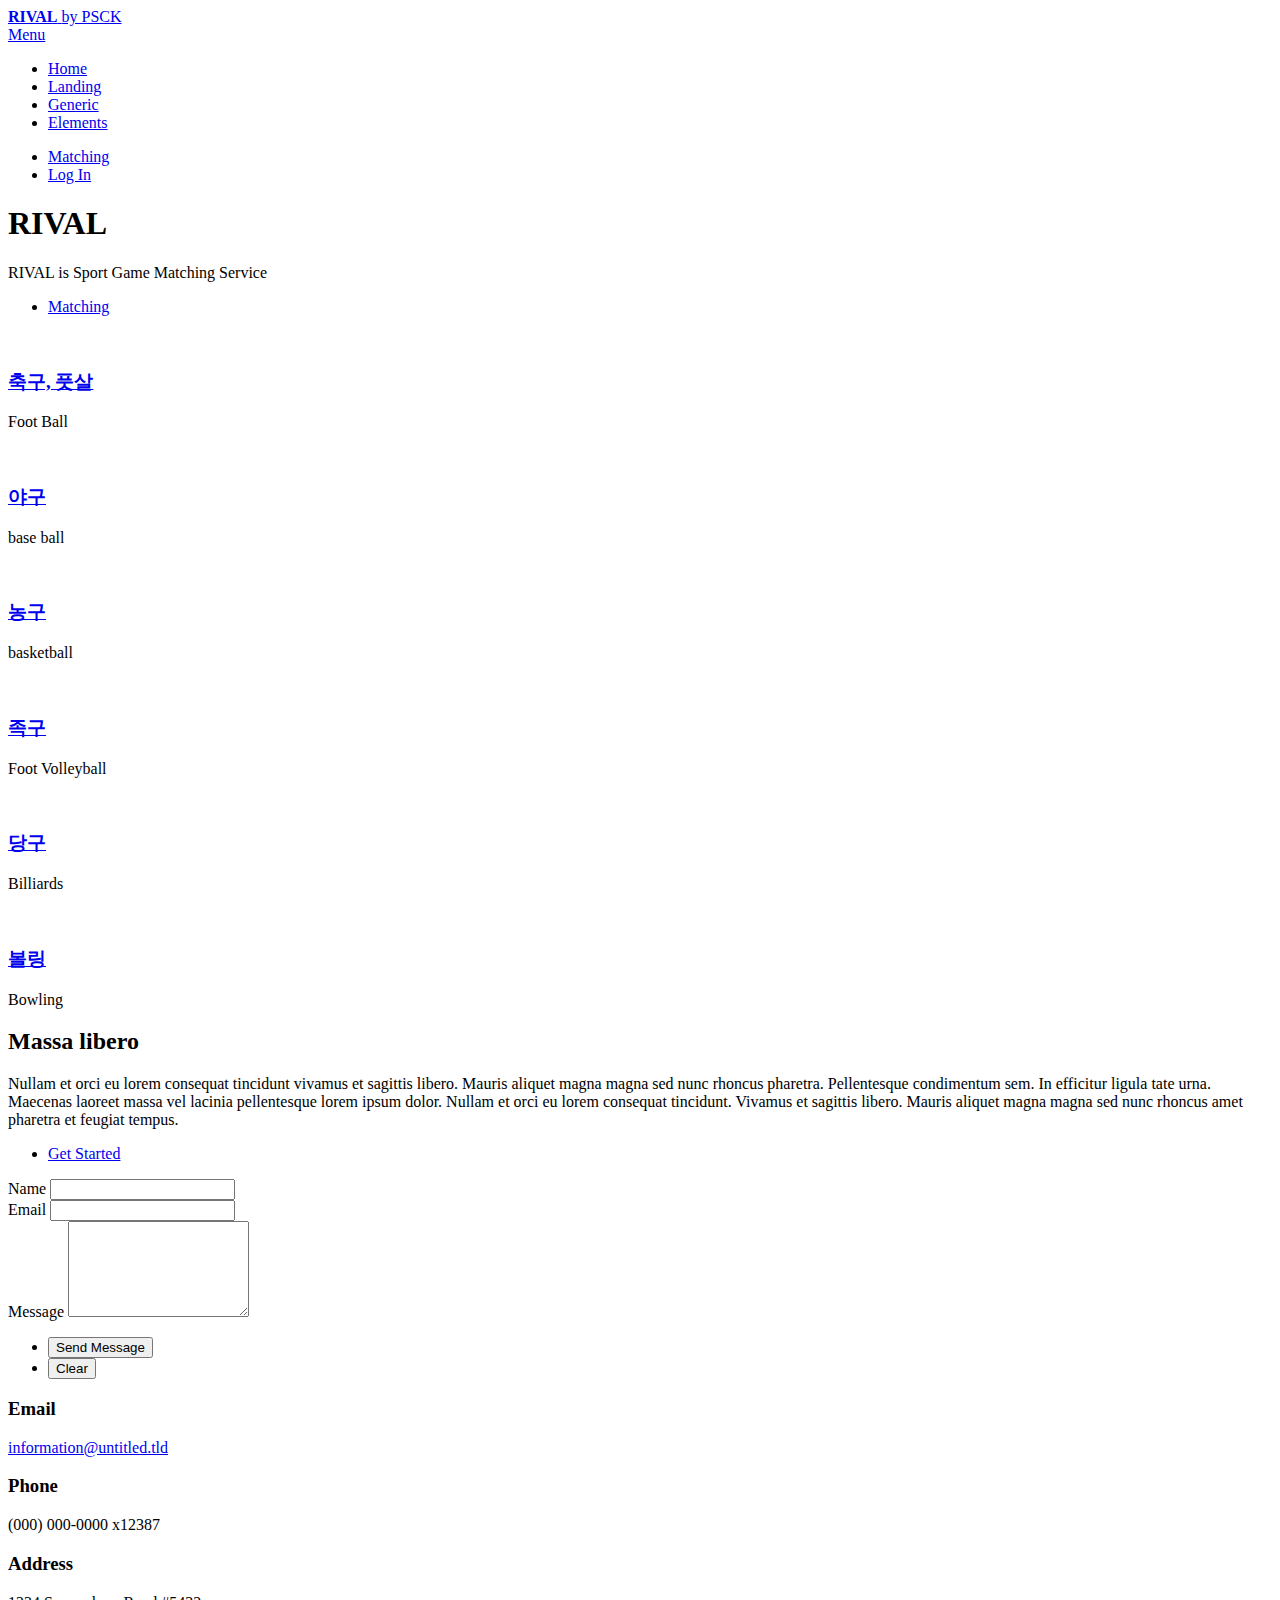
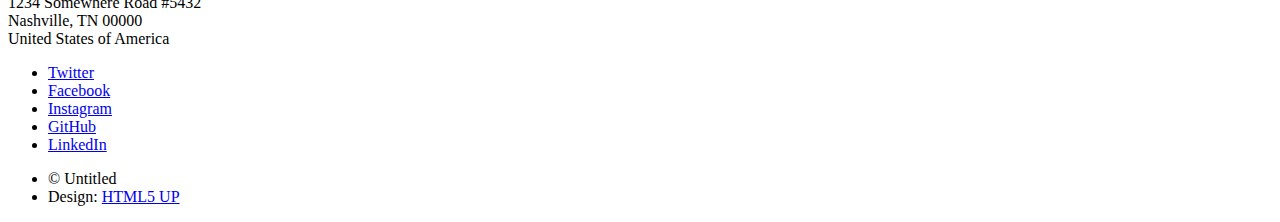
==== commit caa0075a: "add dependencies thymeleaf connect index,login html" ====
--- a/src/main/resources/templates/index.html
+++ b/src/main/resources/templates/index.html
@@ -4,15 +4,15 @@
 	html5up.net | @ajlkn
 	Free for personal and commercial use under the CCA 3.0 license (html5up.net/license)
 -->
-<html>
+<html xmlns:th="http://www.thymeleaf.org">
 	<head>
 		<title>Forty by HTML5 UP</title>
 		<meta charset="utf-8" />
 		<meta name="viewport" content="width=device-width, initial-scale=1, user-scalable=no" />
-		<!--[if lte IE 8]><script src="../static/js/ie/html5shiv.js"></script><![endif]-->
-		<link rel="stylesheet" href="../static/css/main.css" />
-		<!--[if lte IE 9]><link rel="stylesheet" href="../static/css/ie9.css" /><![endif]-->
-		<!--[if lte IE 8]><link rel="stylesheet" href="../static/css/ie8.css" /><![endif]-->
+		<!--[if lte IE 8]><script src="js/ie/html5shiv.js"></script><![endif]-->
+		<link rel="stylesheet" href="css/main.css" />
+		<!--[if lte IE 9]><link rel="stylesheet" href="css/ie9.css" /><![endif]-->
+		<!--[if lte IE 8]><link rel="stylesheet" href="css/ie8.css" /><![endif]-->
 	</head>
 	<body>
 
@@ -64,7 +64,7 @@
 							<section id="one" class="tiles">
 								<article>
 									<span class="image">
-										<img src="../static/img/soccer.jpg" alt="" />
+										<img src="img/soccer.jpg" alt="" />
 									</span>
 									<header class="major">
 										<h3><a href="landing.html" class="link">축구, 풋살</a></h3>
@@ -73,7 +73,7 @@
 								</article>
 								<article>
 									<span class="image">
-										<img src="../static/img/baseball.jpg" alt="" />
+										<img src="img/baseball.jpg" alt="" />
 									</span>
 									<header class="major">
 										<h3><a href="landing.html" class="link">야구</a></h3>
@@ -82,7 +82,7 @@
 								</article>
 								<article>
 									<span class="image">
-										<img src="../static/img/basketball.jpg" alt="" />
+										<img src="img/basketball.jpg" alt="" />
 									</span>
 									<header class="major">
 										<h3><a href="landing.html" class="link">농구</a></h3>
@@ -91,7 +91,7 @@
 								</article>
 								<article>
 									<span class="image">
-										<img src="../static/img/minisoccer.png" alt="" />
+										<img src="img/minisoccer.png" alt="" />
 									</span>
 									<header class="major">
 										<h3><a href="landing.html" class="link">족구</a></h3>
@@ -100,7 +100,7 @@
 								</article>
 								<article>
 									<span class="image">
-										<img src="../static/img/billiadr.png" alt="" />
+										<img src="img/billiadr.png" alt="" />
 									</span>
 									<header class="major">
 										<h3><a href="landing.html" class="link">당구</a></h3>
@@ -109,7 +109,7 @@
 								</article>
 								<article>
 									<span class="image">
-										<img src="../static/img/bowling.jpg" alt="" />
+										<img src="img/bowling.jpg" alt="" />
 									</span>
 									<header class="major">
 										<h3><a href="landing.html" class="link">볼링</a></h3>
@@ -203,13 +203,13 @@
 			</div>
 
 		<!-- Scripts -->
-			<script src="../static/js/jquery.min.js"></script>
-			<script src="../static/js/jquery.scrolly.min.js"></script>
-			<script src="../static/js/jquery.scrollex.min.js"></script>
-			<script src="../static/js/skel.min.js"></script>
-			<script src="../static/js/util.js"></script>
-			<!--[if lte IE 8]><script src="../static/js/ie/respond.min.js"></script><![endif]-->
-			<script src="../static/js/main.js"></script>
+			<script src="js/jquery.min.js"></script>
+			<script src="js/jquery.scrolly.min.js"></script>
+			<script src="js/jquery.scrollex.min.js"></script>
+			<script src="js/skel.min.js"></script>
+			<script src="js/util.js"></script>
+			<!--[if lte IE 8]><script src="js/ie/respond.min.js"></script><![endif]-->
+			<script src="js/main.js"></script>
 
 	</body>
 </html>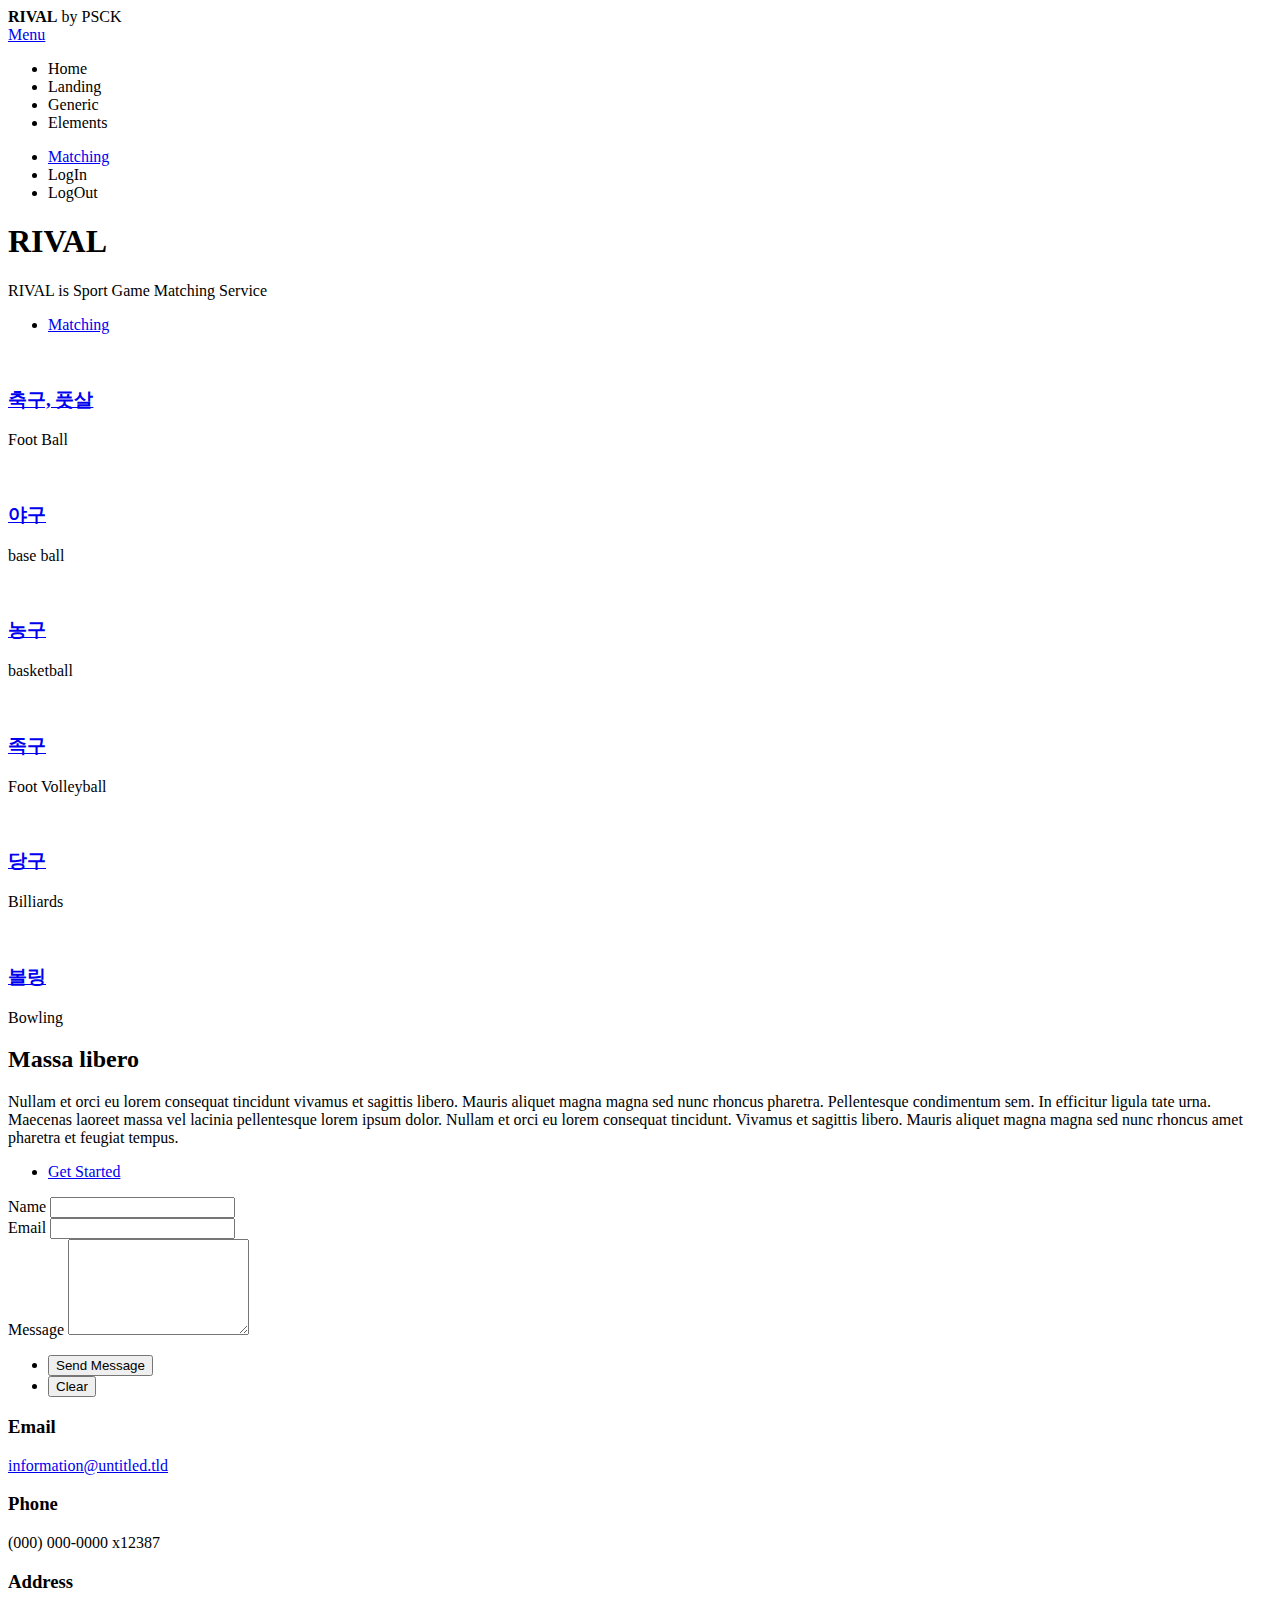
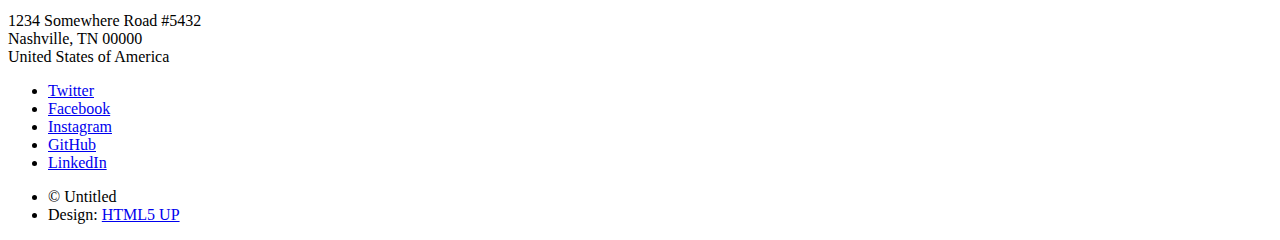
==== commit 5d5bc39f: "Create Logout Function" ====
--- a/src/main/resources/templates/index.html
+++ b/src/main/resources/templates/index.html
@@ -1,215 +1,237 @@
-<!DOCTYPE HTML>
-<!--
-	Forty by HTML5 UP
-	html5up.net | @ajlkn
-	Free for personal and commercial use under the CCA 3.0 license (html5up.net/license)
--->
-<html xmlns:th="http://www.thymeleaf.org">
-	<head>
-		<title>Forty by HTML5 UP</title>
-		<meta charset="utf-8" />
-		<meta name="viewport" content="width=device-width, initial-scale=1, user-scalable=no" />
-		<!--[if lte IE 8]><script src="js/ie/html5shiv.js"></script><![endif]-->
-		<link rel="stylesheet" href="css/main.css" />
-		<!--[if lte IE 9]><link rel="stylesheet" href="css/ie9.css" /><![endif]-->
-		<!--[if lte IE 8]><link rel="stylesheet" href="css/ie8.css" /><![endif]-->
-	</head>
-	<body>
-
-		<!-- Wrapper -->
-			<div id="wrapper">
-
-				<!-- Header -->
-					<header id="header" class="alt">
-						<a href="index.html" class="logo"><strong>RIVAL</strong> <span>by PSCK  </span></a>
-						<nav>
-							<a href="#menu">Menu</a>
-						</nav>
-					</header>
-
-				<!-- Menu -->
-					<nav id="menu">
-						<ul class="links">
-							<li><a href="index.html">Home</a></li>
-							<li><a href="landing.html">Landing</a></li>
-							<li><a href="generic.html">Generic</a></li>
-							<li><a href="elements.html">Elements</a></li>
-						</ul>
-						<ul class="actions vertical">
-							<li><a href="#" class="button special fit">Matching</a></li>
-							<li><a href="#" class="button fit">Log In</a></li>
-						</ul>
-					</nav>
-
-				<!-- Banner -->
-					<section id="banner" class="major">
-						<div class="inner">
-							<header class="major">
-								<h1>RIVAL</h1>
-							</header>
-							<div class="content">
-								<p>RIVAL is Sport Game Matching Service
-                                </p>
-								<ul class="actions">
-									<li><a href="#one" class="button next scrolly">Matching</a></li>
-								</ul>
-							</div>
-						</div>
-					</section>
-
-				<!-- Main -->
-					<div id="main">
-
-						<!-- One -->
-							<section id="one" class="tiles">
-								<article>
-									<span class="image">
-										<img src="img/soccer.jpg" alt="" />
-									</span>
-									<header class="major">
-										<h3><a href="landing.html" class="link">축구, 풋살</a></h3>
-										<p>Foot Ball</p>
-									</header>
-								</article>
-								<article>
-									<span class="image">
-										<img src="img/baseball.jpg" alt="" />
-									</span>
-									<header class="major">
-										<h3><a href="landing.html" class="link">야구</a></h3>
-										<p>base ball</p>
-									</header>
-								</article>
-								<article>
-									<span class="image">
-										<img src="img/basketball.jpg" alt="" />
-									</span>
-									<header class="major">
-										<h3><a href="landing.html" class="link">농구</a></h3>
-										<p>basketball</p>
-									</header>
-								</article>
-								<article>
-									<span class="image">
-										<img src="img/minisoccer.png" alt="" />
-									</span>
-									<header class="major">
-										<h3><a href="landing.html" class="link">족구</a></h3>
-										<p> Foot Volleyball </p>
-									</header>
-								</article>
-								<article>
-									<span class="image">
-										<img src="img/billiadr.png" alt="" />
-									</span>
-									<header class="major">
-										<h3><a href="landing.html" class="link">당구</a></h3>
-										<p>Billiards</p>
-									</header>
-								</article>
-								<article>
-									<span class="image">
-										<img src="img/bowling.jpg" alt="" />
-									</span>
-									<header class="major">
-										<h3><a href="landing.html" class="link">볼링</a></h3>
-										<p>Bowling</p>
-									</header>
-								</article>
-							</section>
-
-						<!-- Two -->
-							<section id="two">
-								<div class="inner">
-									<header class="major">
-										<h2>Massa libero</h2>
-									</header>
-									<p>Nullam et orci eu lorem consequat tincidunt vivamus et sagittis libero. Mauris aliquet magna magna sed nunc rhoncus pharetra. Pellentesque condimentum sem. In efficitur ligula tate urna. Maecenas laoreet massa vel lacinia pellentesque lorem ipsum dolor. Nullam et orci eu lorem consequat tincidunt. Vivamus et sagittis libero. Mauris aliquet magna magna sed nunc rhoncus amet pharetra et feugiat tempus.</p>
-									<ul class="actions">
-										<li><a href="landing.html" class="button next">Get Started</a></li>
-									</ul>
-								</div>
-							</section>
-
-					</div>
-
-				<!-- Contact -->
-					<section id="contact">
-						<div class="inner">
-							<section>
-								<form method="post" action="#">
-									<div class="field half first">
-										<label for="name">Name</label>
-										<input type="text" name="name" id="name" />
-									</div>
-									<div class="field half">
-										<label for="email">Email</label>
-										<input type="text" name="email" id="email" />
-									</div>
-									<div class="field">
-										<label for="message">Message</label>
-										<textarea name="message" id="message" rows="6"></textarea>
-									</div>
-									<ul class="actions">
-										<li><input type="submit" value="Send Message" class="special" /></li>
-										<li><input type="reset" value="Clear" /></li>
-									</ul>
-								</form>
-							</section>
-							<section class="split">
-								<section>
-									<div class="contact-method">
-										<span class="icon alt fa-envelope"></span>
-										<h3>Email</h3>
-										<a href="#">information@untitled.tld</a>
-									</div>
-								</section>
-								<section>
-									<div class="contact-method">
-										<span class="icon alt fa-phone"></span>
-										<h3>Phone</h3>
-										<span>(000) 000-0000 x12387</span>
-									</div>
-								</section>
-								<section>
-									<div class="contact-method">
-										<span class="icon alt fa-home"></span>
-										<h3>Address</h3>
-										<span>1234 Somewhere Road #5432<br />
-										Nashville, TN 00000<br />
-										United States of America</span>
-									</div>
-								</section>
-							</section>
-						</div>
-					</section>
-
-				<!-- Footer -->
-					<footer id="footer">
-						<div class="inner">
-							<ul class="icons">
-								<li><a href="#" class="icon alt fa-twitter"><span class="label">Twitter</span></a></li>
-								<li><a href="#" class="icon alt fa-facebook"><span class="label">Facebook</span></a></li>
-								<li><a href="#" class="icon alt fa-instagram"><span class="label">Instagram</span></a></li>
-								<li><a href="#" class="icon alt fa-github"><span class="label">GitHub</span></a></li>
-								<li><a href="#" class="icon alt fa-linkedin"><span class="label">LinkedIn</span></a></li>
-							</ul>
-							<ul class="copyright">
-								<li>&copy; Untitled</li><li>Design: <a href="https://html5up.net">HTML5 UP</a></li>
-							</ul>
-						</div>
-					</footer>
-
-			</div>
-
-		<!-- Scripts -->
-			<script src="js/jquery.min.js"></script>
-			<script src="js/jquery.scrolly.min.js"></script>
-			<script src="js/jquery.scrollex.min.js"></script>
-			<script src="js/skel.min.js"></script>
-			<script src="js/util.js"></script>
-			<!--[if lte IE 8]><script src="js/ie/respond.min.js"></script><![endif]-->
-			<script src="js/main.js"></script>
-
-	</body>
+<!DOCTYPE HTML>
+<!--
+	Forty by HTML5 UP
+	html5up.net | @ajlkn
+	Free for personal and commercial use under the CCA 3.0 license (html5up.net/license)
+-->
+<html lang="ko" xmlns:th="http://www.thymeleaf.org">
+	<head>
+		<title>Forty by HTML5 UP</title>
+		<meta charset="utf-8" />
+		<meta name="viewport" content="width=device-width, initial-scale=1, user-scalable=no" />
+		<!--[if lte IE 8]><script src="js/ie/html5shiv.js"></script><![endif]-->
+		<link rel="stylesheet" href="css/main.css" />
+		<!--[if lte IE 9]><link rel="stylesheet" href="css/ie9.css" /><![endif]-->
+		<!--[if lte IE 8]><link rel="stylesheet" href="css/ie8.css" /><![endif]-->
+
+		<script src="//developers.kakao.com/sdk/js/kakao.min.js"></script>
+
+	</head>
+	<body>
+
+		<!-- Wrapper -->
+			<div id="wrapper">
+
+				<!-- Header -->
+					<header id="header" class="alt">
+						<a th:href="@{/index}" class="logo"><strong>RIVAL</strong> <span>by PSCK  </span></a>
+						<nav>
+							<a href="#menu">Menu</a>
+						</nav>
+					</header>
+
+				<!-- Menu -->
+					<nav id="menu">
+						<ul class="links">
+							<li><a th:href="@{/login}">Home</a></li>
+							<li><a th:href="@{/team}">Landing</a></li>
+							<li><a th:href="@{/generic}">Generic</a></li>
+							<li><a th:href="@{/elements}">Elements</a></li>
+						</ul>
+						<ul class="actions vertical">
+							<li><a href="#one" class="button special fit">Matching</a></li>
+							<li th:if ="${session} == null"><a  th:href="@{/login} " class="button fit">LogIn</a></li>
+							<li  th:if ="${session} != null"><span id = "logout" class="button fit">LogOut</span></li>
+
+						</ul>
+					</nav>
+
+				<!-- Banner -->
+					<section id="banner" class="major">
+						<div class="inner">
+							<header class="major">
+								<h1>RIVAL</h1>
+							</header>
+							<div class="content">
+								<p>RIVAL is Sport Game Matching Service
+                                </p>
+								<ul class="actions">
+									<li><a href="#one" class="button next scrolly">Matching</a></li>
+								</ul>
+							</div>
+						</div>
+					</section>
+
+				<!-- Main -->
+					<div id="main">
+
+						<!-- One -->
+							<section id="one" class="tiles">
+								<article>
+									<span class="image">
+										<img src="img/soccer.jpg" alt="" />
+									</span>
+									<header class="major">
+										<h3><a href="team.html" class="link">축구, 풋살</a></h3>
+										<p>Foot Ball</p>
+									</header>
+								</article>
+								<article>
+									<span class="image">
+										<img src="img/baseball.jpg" alt="" />
+									</span>
+									<header class="major">
+										<h3><a href="team.html" class="link">야구</a></h3>
+										<p>base ball</p>
+									</header>
+								</article>
+								<article>
+									<span class="image">
+										<img src="img/basketball.jpg" alt="" />
+									</span>
+									<header class="major">
+										<h3><a href="team.html" class="link">농구</a></h3>
+										<p>basketball</p>
+									</header>
+								</article>
+								<article>
+									<span class="image">
+										<img src="img/minisoccer.png" alt="" />
+									</span>
+									<header class="major">
+										<h3><a href="team.html" class="link">족구</a></h3>
+										<p> Foot Volleyball </p>
+									</header>
+								</article>
+								<article>
+									<span class="image">
+										<img src="img/billiadr.png" alt="" />
+									</span>
+									<header class="major">
+										<h3><a href="team.html" class="link">당구</a></h3>
+										<p>Billiards</p>
+									</header>
+								</article>
+								<article>
+									<span class="image">
+										<img src="img/bowling.jpg" alt="" />
+									</span>
+									<header class="major">
+										<h3><a href="team.html" class="link">볼링</a></h3>
+										<p>Bowling</p>
+									</header>
+								</article>
+							</section>
+
+						<!-- Two -->
+							<section id="two">
+								<div class="inner">
+									<header class="major">
+										<h2>Massa libero</h2>
+									</header>
+									<p>Nullam et orci eu lorem consequat tincidunt vivamus et sagittis libero. Mauris aliquet magna magna sed nunc rhoncus pharetra. Pellentesque condimentum sem. In efficitur ligula tate urna. Maecenas laoreet massa vel lacinia pellentesque lorem ipsum dolor. Nullam et orci eu lorem consequat tincidunt. Vivamus et sagittis libero. Mauris aliquet magna magna sed nunc rhoncus amet pharetra et feugiat tempus.</p>
+									<ul class="actions">
+										<li><a href="team.html" class="button next">Get Started</a></li>
+									</ul>
+								</div>
+							</section>
+
+					</div>
+
+				<!-- Contact -->
+					<section id="contact">
+						<div class="inner">
+							<section>
+								<form method="post" action="#">
+									<div class="field half first">
+										<label for="name">Name</label>
+										<input type="text" name="name" id="name" />
+									</div>
+									<div class="field half">
+										<label for="email">Email</label>
+										<input type="text" name="email" id="email" />
+									</div>
+									<div class="field">
+										<label for="message">Message</label>
+										<textarea name="message" id="message" rows="6"></textarea>
+									</div>
+									<ul class="actions">
+										<li><input type="submit" value="Send Message" class="special" /></li>
+										<li><input type="reset" value="Clear" /></li>
+									</ul>
+								</form>
+							</section>
+							<section class="split">
+								<section>
+									<div class="contact-method">
+										<span class="icon alt fa-envelope"></span>
+										<h3>Email</h3>
+										<a href="#">information@untitled.tld</a>
+									</div>
+								</section>
+								<section>
+									<div class="contact-method">
+										<span class="icon alt fa-phone"></span>
+										<h3>Phone</h3>
+										<span>(000) 000-0000 x12387</span>
+									</div>
+								</section>
+								<section>
+									<div class="contact-method">
+										<span class="icon alt fa-home"></span>
+										<h3>Address</h3>
+										<span>1234 Somewhere Road #5432<br />
+										Nashville, TN 00000<br />
+										United States of America</span>
+									</div>
+								</section>
+							</section>
+						</div>
+					</section>
+
+				<!-- Footer -->
+					<footer id="footer">
+						<div class="inner">
+							<ul class="icons">
+								<li><a href="#" class="icon alt fa-twitter"><span class="label">Twitter</span></a></li>
+								<li><a href="#" class="icon alt fa-facebook"><span class="label">Facebook</span></a></li>
+								<li><a href="#" class="icon alt fa-instagram"><span class="label">Instagram</span></a></li>
+								<li><a href="#" class="icon alt fa-github"><span class="label">GitHub</span></a></li>
+								<li><a href="#" class="icon alt fa-linkedin"><span class="label">LinkedIn</span></a></li>
+							</ul>
+							<ul class="copyright">
+								<li>&copy; Untitled</li><li>Design: <a href="https://html5up.net">HTML5 UP</a></li>
+							</ul>
+						</div>
+					</footer>
+
+			</div>
+
+		<!-- Scripts -->
+			<script src="js/jquery.min.js"></script>
+			<script src="js/jquery.scrolly.min.js"></script>
+			<script src="js/jquery.scrollex.min.js"></script>
+			<script src="js/skel.min.js"></script>
+			<script src="js/util.js"></script>
+			<!--[if lte IE 8]><script src="js/ie/respond.min.js"></script><![endif]-->
+			<script src="js/main.js"></script>
+			<script>
+                Kakao.init('d32b44e7f16d211afcab733f0a367dda');
+
+
+				document.getElementById("logout").onclick = function () {
+                    Kakao.Auth.logout(function () {
+
+						console.log("test");
+                        setTimeout(function(){
+                            location.href = "/login"
+
+                        },1000);
+
+                    });
+
+                };
+
+			</script>
+	</body>
 </html>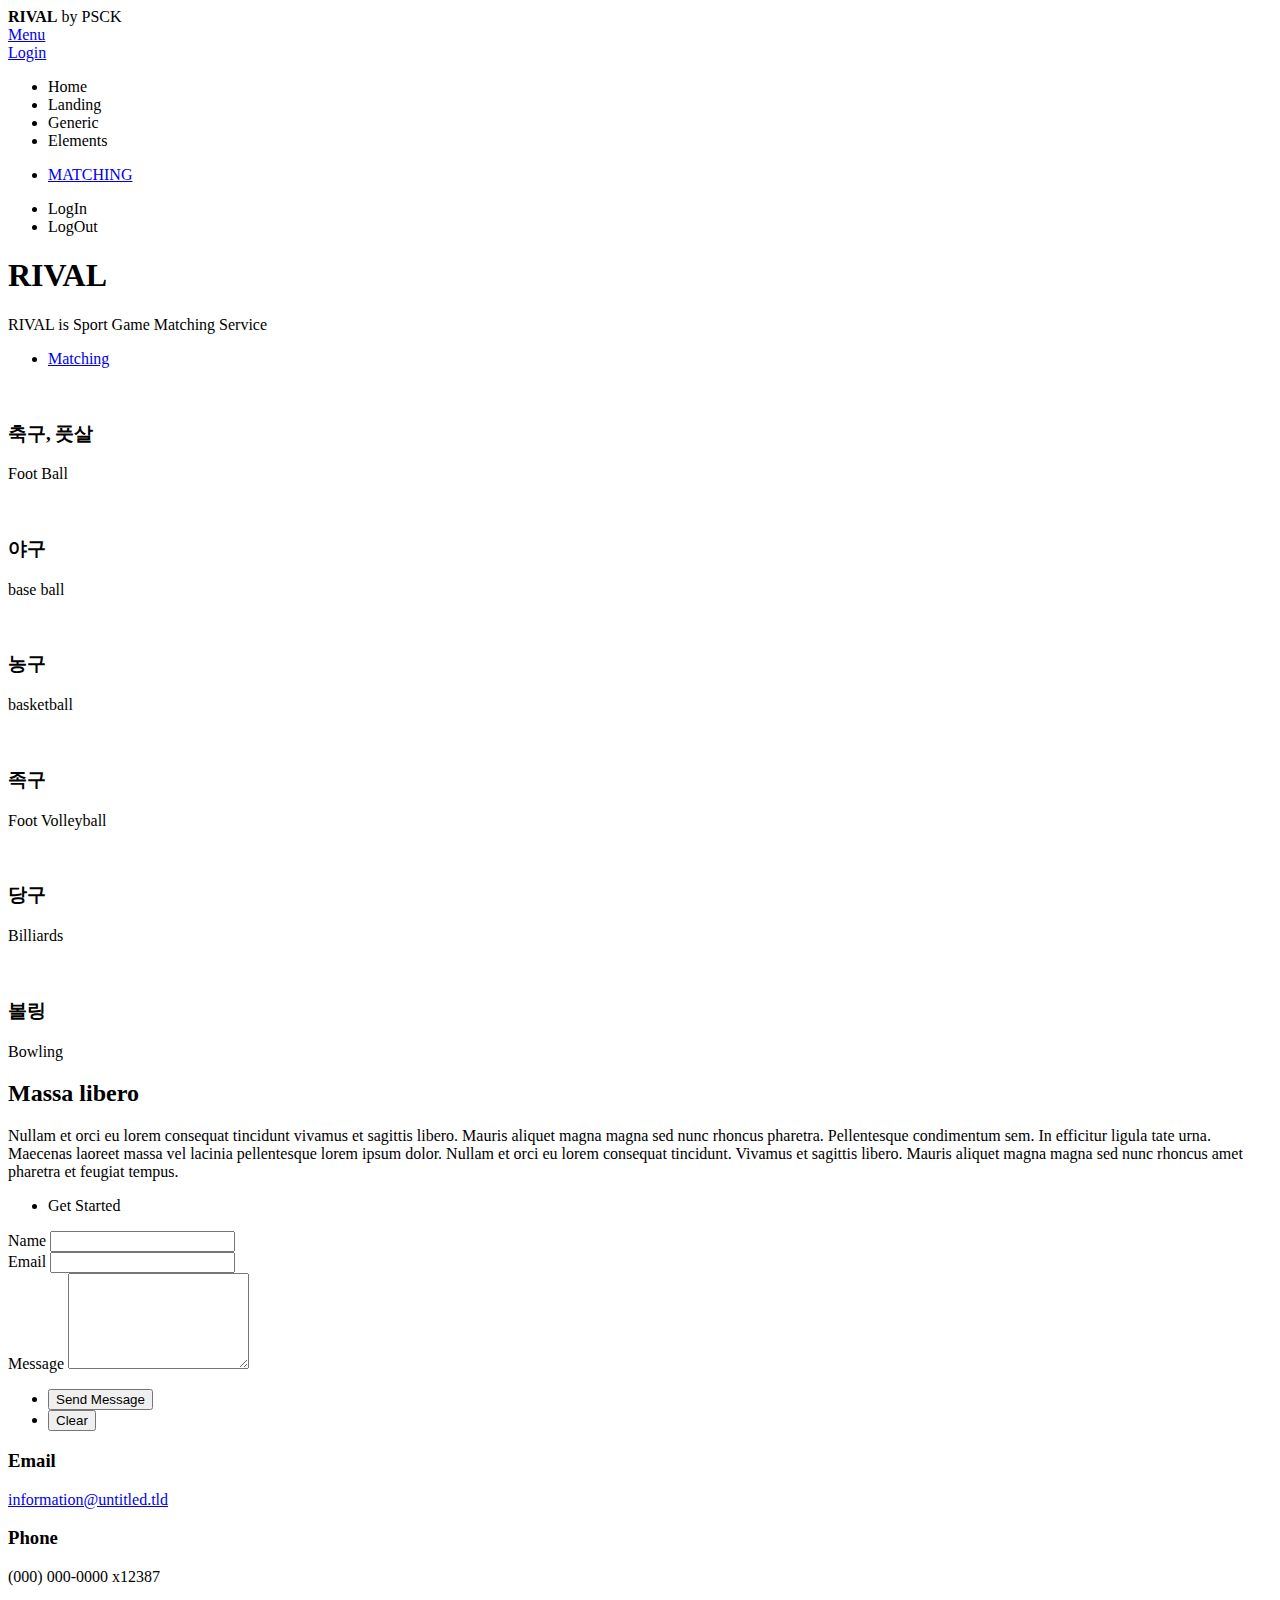
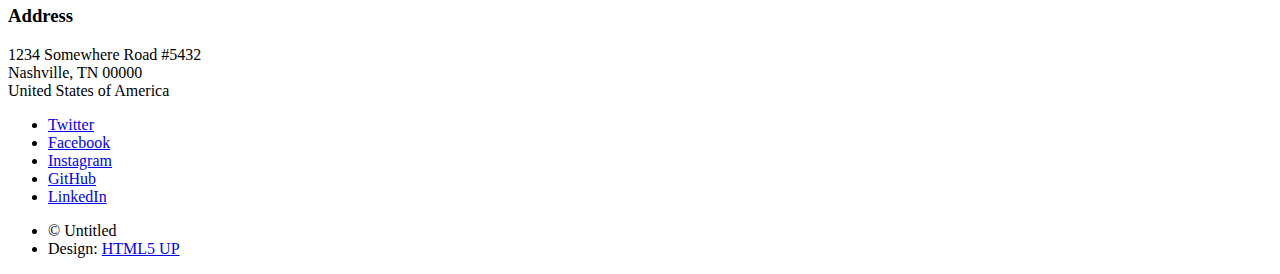
==== commit 7acc136a: "Merge branch 'master' into master" ====
--- a/src/main/resources/templates/index.html
+++ b/src/main/resources/templates/index.html
@@ -6,7 +6,7 @@
 -->
 <html lang="ko" xmlns:th="http://www.thymeleaf.org">
 	<head>
-		<title>Forty by HTML5 UP</title>
+		<title>RIVAL</title>
 		<meta charset="utf-8" />
 		<meta name="viewport" content="width=device-width, initial-scale=1, user-scalable=no" />
 		<!--[if lte IE 8]><script src="js/ie/html5shiv.js"></script><![endif]-->
@@ -14,8 +14,8 @@
 		<!--[if lte IE 9]><link rel="stylesheet" href="css/ie9.css" /><![endif]-->
 		<!--[if lte IE 8]><link rel="stylesheet" href="css/ie8.css" /><![endif]-->
 
+		<!--KAKAO SDK -->
 		<script src="//developers.kakao.com/sdk/js/kakao.min.js"></script>
-
 	</head>
 	<body>
 
@@ -27,6 +27,9 @@
 						<a th:href="@{/index}" class="logo"><strong>RIVAL</strong> <span>by PSCK  </span></a>
 						<nav>
 							<a href="#menu">Menu</a>
+						</nav>
+						<nav>
+							<a href="#login">Login</a>
 						</nav>
 					</header>
 
@@ -39,12 +42,21 @@
 							<li><a th:href="@{/elements}">Elements</a></li>
 						</ul>
 						<ul class="actions vertical">
-							<li><a href="#one" class="button special fit">Matching</a></li>
-							<li th:if ="${session} == null"><a  th:href="@{/login} " class="button fit">LogIn</a></li>
-							<li  th:if ="${session} != null"><span id = "logout" class="button fit">LogOut</span></li>
-
+							<li><a href="#one" class="button special fit">MATCHING</a></li>
 						</ul>
 					</nav>
+
+				<!-- Login -->
+					<nav id="login">
+						<ul class="links">
+							<li th:if ="${session} == null"><a th:href="@{/login} " class="button fit" id="kakao-login-btn">LogIn</a></li>
+							<li  th:if ="${session} != null"><span id = "logout" class="button fit">LogOut</span></li>
+						</ul>
+					<!--	<ul class="actions vertical">
+							<li><a href="#" class="button special fit">Login</a></li>
+						</ul>-->
+					</nav>
+
 
 				<!-- Banner -->
 					<section id="banner" class="major">
@@ -72,7 +84,7 @@
 										<img src="img/soccer.jpg" alt="" />
 									</span>
 									<header class="major">
-										<h3><a href="team.html" class="link">축구, 풋살</a></h3>
+										<h3><a th:href="@{/landing}" class="link">축구, 풋살</a></h3>
 										<p>Foot Ball</p>
 									</header>
 								</article>
@@ -81,7 +93,7 @@
 										<img src="img/baseball.jpg" alt="" />
 									</span>
 									<header class="major">
-										<h3><a href="team.html" class="link">야구</a></h3>
+										<h3><a th:href="@{/landing}" class="link">야구</a></h3>
 										<p>base ball</p>
 									</header>
 								</article>
@@ -90,7 +102,7 @@
 										<img src="img/basketball.jpg" alt="" />
 									</span>
 									<header class="major">
-										<h3><a href="team.html" class="link">농구</a></h3>
+										<h3><a th:href="@{/landing}" class="link">농구</a></h3>
 										<p>basketball</p>
 									</header>
 								</article>
@@ -99,7 +111,7 @@
 										<img src="img/minisoccer.png" alt="" />
 									</span>
 									<header class="major">
-										<h3><a href="team.html" class="link">족구</a></h3>
+										<h3><a th:href="@{/landing}" class="link">족구</a></h3>
 										<p> Foot Volleyball </p>
 									</header>
 								</article>
@@ -108,7 +120,7 @@
 										<img src="img/billiadr.png" alt="" />
 									</span>
 									<header class="major">
-										<h3><a href="team.html" class="link">당구</a></h3>
+										<h3><a th:href="@{/landing}" class="link">당구</a></h3>
 										<p>Billiards</p>
 									</header>
 								</article>
@@ -117,7 +129,7 @@
 										<img src="img/bowling.jpg" alt="" />
 									</span>
 									<header class="major">
-										<h3><a href="team.html" class="link">볼링</a></h3>
+										<h3><a th:href="@{/landing}" class="link">볼링</a></h3>
 										<p>Bowling</p>
 									</header>
 								</article>
@@ -131,7 +143,7 @@
 									</header>
 									<p>Nullam et orci eu lorem consequat tincidunt vivamus et sagittis libero. Mauris aliquet magna magna sed nunc rhoncus pharetra. Pellentesque condimentum sem. In efficitur ligula tate urna. Maecenas laoreet massa vel lacinia pellentesque lorem ipsum dolor. Nullam et orci eu lorem consequat tincidunt. Vivamus et sagittis libero. Mauris aliquet magna magna sed nunc rhoncus amet pharetra et feugiat tempus.</p>
 									<ul class="actions">
-										<li><a href="team.html" class="button next">Get Started</a></li>
+										<li><a th:href="@{/landing}" class="button next">Get Started</a></li>
 									</ul>
 								</div>
 							</section>
@@ -217,21 +229,14 @@
 			<script src="js/main.js"></script>
 			<script>
                 Kakao.init('d32b44e7f16d211afcab733f0a367dda');
-
-
 				document.getElementById("logout").onclick = function () {
                     Kakao.Auth.logout(function () {
-
 						console.log("test");
                         setTimeout(function(){
                             location.href = "/login"
-
                         },1000);
-
                     });
-
                 };
-
 			</script>
 	</body>
 </html>